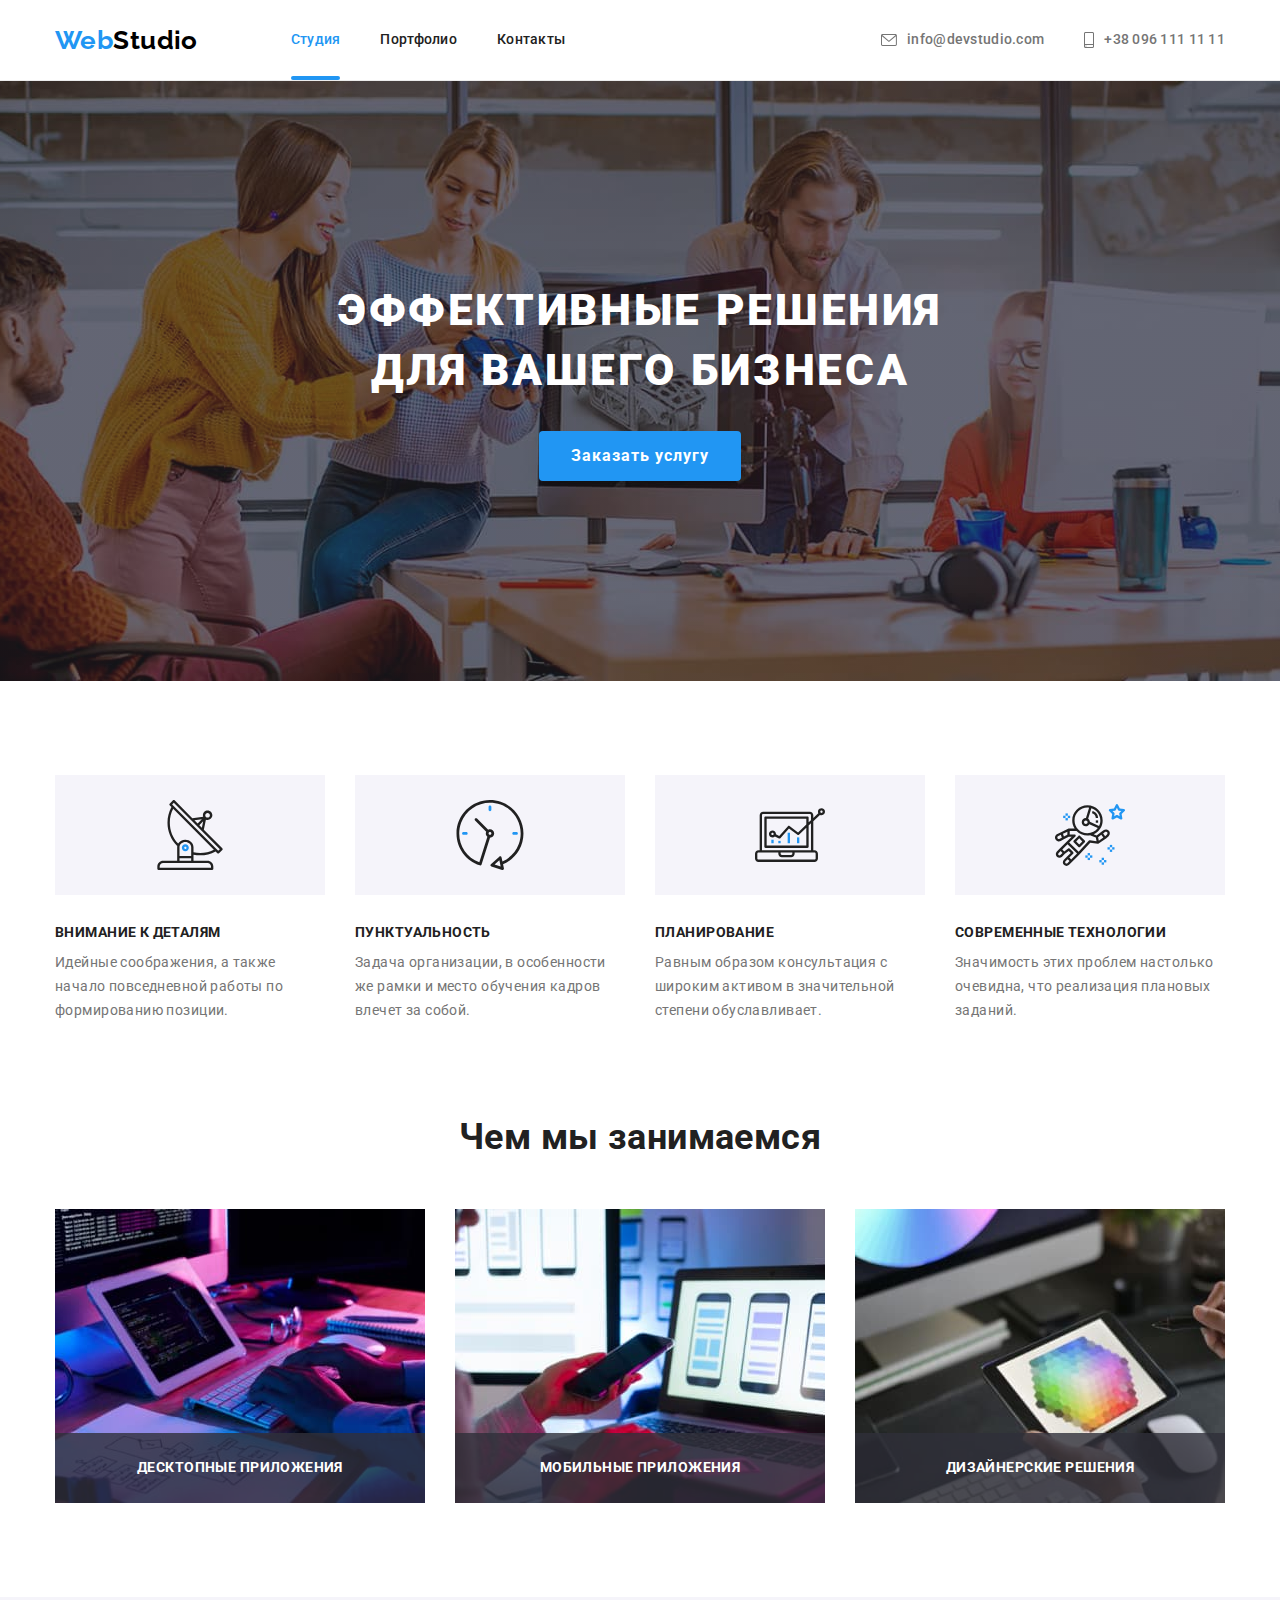
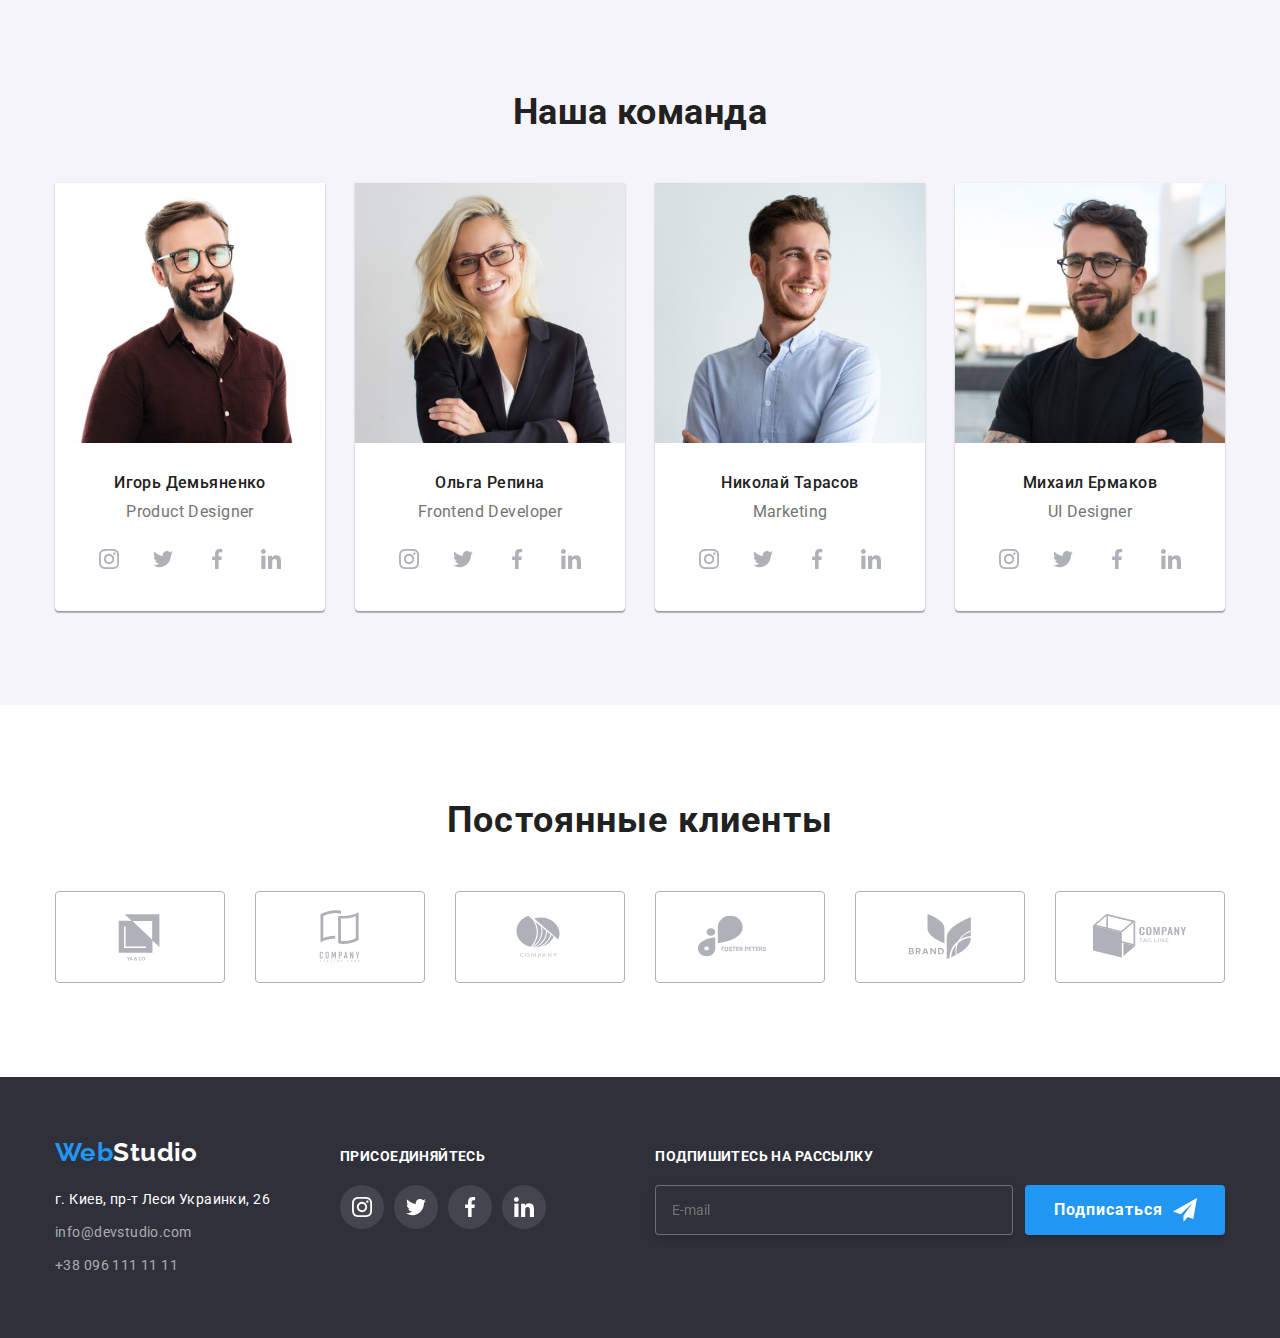
==== index.html @ fd540f4a "Initial commit" ====
<!DOCTYPE html>
<html lang="ru">

<head>
    <meta charset="UTF-8">
    <meta http-equiv="X-UA-Compatible" content="IE=edge">
    <meta name="viewport" content="width=device-width, initial-scale=1.0">
    <title>Студия</title>
    <!--Custome fonts-->
    <link rel="preconnect" href="https://fonts.googleapis.com">
    <link rel="preconnect" href="https://fonts.gstatic.com" crossorigin>
    <link
        href="https://fonts.googleapis.com/css2?family=Raleway:wght@700&family=Roboto:wght@400;500;700;900&display=swap"
        rel="stylesheet">
    <!-- Normalize styles -->
    <link rel="stylesheet" href="https://cdn.jsdelivr.net/npm/modern-normalize@1.1.0/modern-normalize.min.css" />

    <!--Custome style-->
    <!-- <link rel="stylesheet" href="./css/styles.css"> -->
    <link rel="stylesheet" href="./css/main.min.css">

</head>

<body>
    <!-- Cекція Хедер-->
    <header class="header">
        <div class="container header__container">

            <a class="logo logo--header" href="./index.html"><span class="logo__accent">Web</span>Studio</a>
            <nav class="nav">
                <ul class="nav__list list ">
                    <li class="nav__item"><a class="nav__link link current__link" href="./index.html">Студия</a>
                    </li>
                    <li class="nav__item"><a class="nav__link link" href="./portfolio.html">Портфолио</a></li>
                    <li class="nav__item"><a class="nav__link link" href="./index.html">Контакты</a></li>
                </ul>
            </nav>

            <ul class="contact list">
                <li class="contact__item">
                    <a class="contact__link link" href="mailto:info@devstudio.com">
                        <svg class="contact__icon" width="16px" height="12px">
                            <use href="./images/icons.svg#icon-envelope"></use>
                        </svg>
                        info@devstudio.com</a>
                </li>
                <li class="contact__item">
                    <a class="contact__link link" href="tel:+380961111111">
                        <svg class="contact__icon" width="10px" height="16px">
                            <use href="./images/icons.svg#icon-smartphone"></use>
                        </svg>
                        +38 096 111 11 11</a>
                </li>
            </ul>

        </div>

    </header>

    <!--Блок унікального контенту на сторінці-->
    <main>

        <!--Секція Hero-->
        <section class="hero">
            <div class="container hero__container">
                <h1 class="hero__title">Эффективные решения для вашего бизнеса</h1>
                <button class="btn" type="button" data-modal-open>Заказать услугу</button>
            </div>

        </section>

        <!--Секція особливості-->
        <section class="features section">
            <div class="container features__container">
                <h2 class="visually-hidden">Особенности</h2>
                <ul class="features__list list">
                    <li class="features__item">
                        <div class="features__icon">
                            <svg width="70px" height="70px">
                                <use href="./images/icons.svg#icon-antenna">

                                </use>
                            </svg>
                        </div>
                        <h3 class="features__title">Внимание к деталям</h3>
                        <p class="features__descr">
                            Идейные соображения, а также начало повседневной работы по
                            формированию позиции.
                        </p>
                    </li>

                    <li class="features__item">
                        <div class="features__icon">
                            <svg width="70px" height="70px">
                                <use href="./images/icons.svg#icon-clock">

                                </use>
                            </svg>
                        </div>
                        <h3 class="features__title">Пунктуальность</h3>
                        <p class="features__descr">
                            Задача организации, в особенности же рамки и место обучения
                            кадров влечет за собой.
                        </p>
                    </li>

                    <li class="features__item">
                        <div class="features__icon">
                            <svg width="70px" height="70px">
                                <use href="./images/icons.svg#icon-diagram">

                                </use>
                            </svg>
                        </div>
                        <h3 class="features__title">Планирование</h3>
                        <p class="features__descr">
                            Равным образом консультация с широким активом в значительной
                            степени обуславливает.
                        </p>
                    </li>

                    <li class="features__item">
                        <div class="features__icon">
                            <svg width="70px" height="70px">
                                <use href="./images/icons.svg#icon-astronaut">

                                </use>
                            </svg>
                        </div>
                        <h3 class="features__title">Современные технологии</h3>
                        <p class="features__descr">
                            Значимость этих проблем настолько очевидна, что реализация
                            плановых заданий.
                        </p>
                    </li>
                </ul>
            </div>
        </section>


        <!--Секція чим ми займаємося-->
        <section class="about section">
            <div class="container about__container">
                <h2 class="about__title">Чем мы занимаемся</h2>
                <ul class="about__list list">
                    <li class="about__item">
                        <img src="./images/about/img-1.jpg" alt="написання коду" width="370">
                        <p class="about__descr">Десктопные приложения</p>
                    </li>

                    <li class="about__item">
                        <img src="./images/about/img-2.jpg" alt="адаптація до екрану" width="370">
                        <p class="about__descr">Мобильные приложения</p>
                    </li>

                    <li class="about__item">
                        <img src="./images/about/img-3.jpg" alt="підбір кольорів" width="370">
                        <p class="about__descr">Дизайнерские решения</p>
                    </li>
                </ul>
            </div>

        </section>

        <!--Секція Наша команда-->
        <section class="team section">
            <div class="container team__container">
                <h2 class="team__title">Наша команда</h2>
                <ul class="team__list list">
                    <li class="team__member">
                        <img src="./images/team/img-4.jpg" alt="фото Игорь Демьяненко" width="270" />
                        <div class="team-card">
                            <h3 class="team-card__title">Игорь Демьяненко</h3>
                            <p class="team-card__position" lang="en">Product Designer</p>
                            <ul class="social-media list">
                                <li class="social-media__item">
                                    <a class="social-media__link link" href="" target="_blank" rel="noopener noreferrer"
                                        aria-label="instagram">
                                        <svg class="social-media__icon" width="20" height="20">
                                            <use href="./images/icons.svg#icon-instagram"></use>
                                        </svg>
                                    </a>
                                </li>
                                <li class="social-media__item">
                                    <a class="social-media__link link" href="" target="_blank" rel="noopener noreferrer"
                                        aria-label="twitter">
                                        <svg class="social-media__icon" width="20" height="20">
                                            <use href="./images/icons.svg#icon-twitter"></use>
                                        </svg>
                                    </a>
                                </li>
                                <li class="social-media__item">
                                    <a class="social-media__link link" href="" target="_blank" rel="noopener noreferrer"
                                        aria-label="facebook">
                                        <svg class="social-media__icon" width="20" height="20">
                                            <use href="./images/icons.svg#icon-facebook"></use>
                                        </svg>
                                    </a>
                                </li>
                                <li class="social-media__item">
                                    <a class="social-media__link link" href="" target="_blank" rel="noopener noreferrer"
                                        aria-label="linkedin">
                                        <svg class="social-media__icon" width="20" height="20">
                                            <use href="./images/icons.svg#icon-linkedin"></use>
                                        </svg>
                                    </a>
                                </li>
                            </ul>
                        </div>
                    </li>
                    <li class="team__member">
                        <img src="./images/team/img-5.jpg" alt="фото Ольга Репина" width="270" />
                        <div class="team-card">
                            <h3 class="team-card__title">Ольга Репина</h3>
                            <p class="team-card__position" lang="en">Frontend Developer</p>
                            <ul class="social-media list">
                                <li class="social-media__item">
                                    <a class="social-media__link link" href="" target="_blank" rel="noopener noreferrer"
                                        aria-label="instagram">
                                        <svg class="social-media__icon" width="20" height="20">
                                            <use href="./images/icons.svg#icon-instagram"></use>
                                        </svg>
                                    </a>
                                </li>
                                <li class="social-media__item">
                                    <a class="social-media__link link" href="" target="_blank" rel="noopener noreferrer"
                                        aria-label="twitter">
                                        <svg class="social-media__icon" width="20" height="20">
                                            <use href="./images/icons.svg#icon-twitter"></use>
                                        </svg>
                                    </a>
                                </li>
                                <li class="social-media__item">
                                    <a class="social-media__link link" href="" target="_blank" rel="noopener noreferrer"
                                        aria-label="facebook">
                                        <svg class="social-media__icon" width="20" height="20">
                                            <use href="./images/icons.svg#icon-facebook"></use>
                                        </svg>
                                    </a>
                                </li>
                                <li class="social-media__item">
                                    <a class="social-media__link link" href="" target="_blank" rel="noopener noreferrer"
                                        aria-label="linkedin">
                                        <svg class="social-media__icon" width="20" height="20">
                                            <use href="./images/icons.svg#icon-linkedin"></use>
                                        </svg>
                                    </a>
                                </li>
                            </ul>
                        </div>
                    </li>

                    <li class="team__member">
                        <img src="./images/team/img-6.jpg" alt="фото Николай Тарасов" width="270" />
                        <div class="team-card">
                            <h3 class="team-card__title">Николай Тарасов</h3>
                            <p class="team-card__position" lang="en">Marketing</p>
                            <ul class="social-media list">
                                <li class="social-media__item">
                                    <a class="social-media__link link" href="" target="_blank" rel="noopener noreferrer"
                                        aria-label="instagram">
                                        <svg class="social-media__icon" width="20" height="20">
                                            <use href="./images/icons.svg#icon-instagram"></use>
                                        </svg>
                                    </a>
                                </li>
                                <li class="social-media__item">
                                    <a class="social-media__link link" href="" target="_blank" rel="noopener noreferrer"
                                        aria-label="twitter">
                                        <svg class="social-media__icon" width="20" height="20">
                                            <use href="./images/icons.svg#icon-twitter"></use>
                                        </svg>
                                    </a>
                                </li>
                                <li class="social-media__item">
                                    <a class="social-media__link link" href="" target="_blank" rel="noopener noreferrer"
                                        aria-label="facebook">
                                        <svg class="social-media__icon" width="20" height="20">
                                            <use href="./images/icons.svg#icon-facebook"></use>
                                        </svg>
                                    </a>
                                </li>
                                <li class="social-media__item">
                                    <a class="social-media__link link" href="" target="_blank" rel="noopener noreferrer"
                                        aria-label="linkedin">
                                        <svg class="social-media__icon" width="20" height="20">
                                            <use href="./images/icons.svg#icon-linkedin"></use>
                                        </svg>
                                    </a>
                                </li>
                            </ul>
                        </div>
                    </li>

                    <li class="team__member">
                        <img src="./images/team/img-7.jpg" alt="фото Михаил Ермаков" width="270" />
                        <div class="team-card">
                            <h3 class="team-card__title">Михаил Ермаков</h3>
                            <p class="team-card__position" lang="en">UI Designer</p>
                            <ul class="social-media list">
                                <li class="social-media__item">
                                    <a class="social-media__link link" href="" target="_blank" rel="noopener noreferrer"
                                        aria-label="instagram">
                                        <svg class="social-media__icon" width="20" height="20">
                                            <use href="./images/icons.svg#icon-instagram"></use>
                                        </svg>
                                    </a>
                                </li>
                                <li class="social-media__item">
                                    <a class="social-media__link link" href="" target="_blank" rel="noopener noreferrer"
                                        aria-label="twitter">
                                        <svg class="social-media__icon" width="20" height="20">
                                            <use href="./images/icons.svg#icon-twitter"></use>
                                        </svg>
                                    </a>
                                </li>
                                <li class="social-media__item">
                                    <a class="social-media__link link" href="" target="_blank" rel="noopener noreferrer"
                                        aria-label="facebook">
                                        <svg class="social-media__icon" width="20" height="20">
                                            <use href="./images/icons.svg#icon-facebook"></use>
                                        </svg>
                                    </a>
                                </li>
                                <li class="social-media__item">
                                    <a class="social-media__link link" href="" target="_blank" rel="noopener noreferrer"
                                        aria-label="linkedin">
                                        <svg class="social-media__icon" width="20" height="20">
                                            <use href="./images/icons.svg#icon-linkedin"></use>
                                        </svg>
                                    </a>
                                </li>
                            </ul>
                        </div>
                    </li>
                </ul>
            </div>
        </section>

        <section class="clients section">
            <div class="container clients__container">
                <h2 class="cliets__title">Постоянные клиенты</h2>
                <ul class="clients__list list">
                    <li class="clients__box">
                        <a class="clients__item link" href="">
                            <svg class="clients__icon" width="106px" height="60px">
                                <use href="./images/icons.svg#icon-logo-1"></use>
                            </svg>
                        </a>
                    </li>
                    <li class="clients__box">
                        <a class="clients__item" href="">
                            <svg class="clients__icon" width="106px" height="60px">
                                <use href="./images/icons.svg#icon-logo-2"></use>
                            </svg>
                        </a>
                    </li>
                    <li class="clients__box">
                        <a class="clients__item" href="">
                            <svg class="clients__icon" width="106px" height="60px">
                                <use href="./images/icons.svg#icon-logo-3"></use>
                            </svg>
                        </a>
                    </li>
                    <li class="clients__box">
                        <a class="clients__item" href="">
                            <svg class="clients__icon" width="106px" height="60px">
                                <use href="./images/icons.svg#icon-logo-4"></use>
                            </svg>
                        </a>
                    </li>
                    <li class="clients__box">
                        <a class="clients__item" href="">
                            <svg class="clients__icon" width="106px" height="60px">
                                <use href="./images/icons.svg#icon-logo-5"></use>
                            </svg>
                        </a>
                    </li>
                    <li class="clients__box">
                        <a class="clients__item" href="">
                            <svg class="clients__icon" width="106px" height="60px">
                                <use href="./images/icons.svg#icon-logo-6"></use>
                            </svg>
                        </a>
                    </li>
                </ul>
            </div>
        </section>





    </main>
    <footer class="footer">
        <div class="footer__box container">
            <div class="adress__box">
                <a class="logo logo--footer" href="./index.html"><span class="logo__accent">Web</span>Studio</a>

                <!--Секція Контакти-->
                <address>
                    <ul class="address__list list">
                        <li class="address__item">
                            <a class="address__link address__link--white link"
                                href="https://goo.gl/maps/YNEkaUULh8nP7Quw9" target="_blank"
                                rel="noopener nofollow noreferrer">г. Киев, пр-т Леси Украинки, 26</a>
                        </li>
                        <li class="address__item">
                            <a class="address__link link" href="mailto:info@devstudio.com">info@devstudio.com</a>
                        </li>
                        <li class="address__item">
                            <a class="address__link link" href="tel:+380961111111">+38 096 111 11 11</a>
                        </li>
                    </ul>
                </address>
            </div>
            <div class="follow">
                <strong class="follow__title">присоединяйтесь</strong>
                <ul class="social-media list">
                    <li class="social-media__item">
                        <a class="social-media__link social-media__link--grey link" href="" target="_blank"
                            rel="noopener noreferrer" aria-label="instagram">
                            <svg class="social-media__icon" width="20" height="20">
                                <use href="./images/icons.svg#icon-instagram"></use>
                            </svg>
                        </a>
                    </li>
                    <li class="social-media__item">
                        <a class="social-media__link social-media__link--grey link" href="" target="_blank"
                            rel="noopener noreferrer" aria-label="twitter">
                            <svg class="social-media__icon" width="20" height="20">
                                <use href="./images/icons.svg#icon-twitter"></use>
                            </svg>
                        </a>
                    </li>
                    <li class="social-media__item">
                        <a class="social-media__link social-media__link--grey  link" href="" target="_blank"
                            rel="noopener noreferrer" aria-label="facebook">
                            <svg class="social-media__icon" width="20" height="20">
                                <use href="./images/icons.svg#icon-facebook"></use>
                            </svg>
                        </a>
                    </li>
                    <li class="social-media__item">
                        <a class="social-media__link social-media__link--grey link" href="" target="_blank"
                            rel="noopener noreferrer" aria-label="linkedin">
                            <svg class="social-media__icon" width="20" height="20">
                                <use href="./images/icons.svg#icon-linkedin"></use>
                            </svg>
                        </a>
                    </li>
                </ul>

            </div>

            <div class="subscribe">
                <strong class="subscribe__title">Подпишитесь на рассылку</strong>
                <form class="subscribe__form" name="subscribe" autocomplete="off">
                    <label>
                        <input class="subscribe__input" type="text" name="E-mail" placeholder="E-mail" required>
                    </label>

                    <button class="btn btn--footer" type="submit">Подписаться
                        <svg class="btn__icon" width="24px" height="24px">
                            <use href="./images/icons.svg#icon-send"></use>
                        </svg>
                    </button>
                </form>

            </div>
        </div>

    </footer>

    <div class="backdrop is-hidden" data-modal>
        <div class="modal">
            <strong class="modal__title">Оставьте свои данные, мы вам перезвоним</strong>

            <button class="modal__close" data-modal-close>
                <svg class="modal__icon" width="18" height="18">
                    <use href="./images/icons.svg#icon-close"></use>
                </svg>
            </button>
            <form class="form" name="register-form" autocomplete="off">
                <label class="form__field">
                    <span class="form__label">Имя</span>
                    <input type="text" class="form__input" name="user-name" placeholder=" " required>
                    <svg class="form__icon" width="18px" height="18px">
                        <use href="./images/icons.svg#icon-person"></use>
                    </svg>
                </label>

                <label class="form__field">
                    <span class="form__label">Телефон</span>
                    <input type="tel" class="form__input" name="user-phone" placeholder=" " required>
                    <svg class="form__icon" width="18px" height="18px">
                        <use href="./images/icons.svg#icon-phone"></use>
                </label>

                <label class="form__field">
                    <span class="form__label">Почта</span>
                    <input type="email" class="form__input" name="user-mail" placeholder=" " required>
                    <svg class="form__icon" width="18px" height="18px">
                        <use href="./images/icons.svg#icon-email"></use>

                </label>

                <label class="form__field">
                    <span class="form__label">Комментарий</span>
                    <textarea class="form__comment" name="user-message" placeholder="Введите текст"></textarea>
                </label>

                <label class="check__label">

                    <input class="checkbox" type="checkbox" name="agreement"
                        value="Соглашаюсь с рассылкой и принимаю Условия договора" required>
                    <svg class="checkbox__icon" width="15px" height="15px">
                        <use href="./images/icons.svg#icon-check"></use>
                    </svg>
                    Соглашаюсь с рассылкой и принимаю
                    <a class="agreement" href="">Условия договора</a>

                </label>

                <button type="submit" class="btn btn--center">Отправить</button>

            </form>


        </div>
    </div>
    <script src="./js/modal.js"></script>
</body>

</html>
---- css/styles.css ----
/* :root {
    --main-font: "Roboto";

    --title-text-color: #212121;
    --primary-text-color: #757575;
    --secondary-text-color: #FFFFFF;
    --accent-text-color: #2196F3;
    --logo-header-color: #000000;
    --hero-background-color: #C4C4C4;
    --hero-btn-accent-color: #188CE8;
    --team-background-color: #F5F4FA;
    --footer-background-color: #2F303A;

    --anim: 250ms cubic-bezier(0.4, 0, 0.2, 1);

} */


/* body {
    font-family: var(--main-font), sans-serif;
    font-weight: 400;
    font-size: 14px;
    letter-spacing: 0.03em;

    background-color: var(--secondary-text-color);

    color: var(--primary-text-color);
} */

/* reset */
/* h1,
h2,
h3,
h4,
h5,
h6,
p {
    margin: 0;
}

button {
    padding: 0;
    margin: 0;
    border-width: 0;
}

img {
    display: block;
    max-width: 100%;
    height: auto;
}

address {
    font-style: normal;
} */

/* .section {
    padding-top: 94px;
    padding-bottom: 94px;
} */

/* .container {
    width: 1200px;
    padding: 0 15px;
    margin: 0 auto;
    /* outline: 1px solid red; */

} */

/* Cкидання стилів за замовчуванням*/
/* .link {
    text-decoration: none;
}

.list {
    list-style: none;
    margin: 0;
    padding: 0;
} */

/* Секція Хедер */
/* .header {
    border-bottom: 1px solid #ECECEC;
}

.header__container {
    display: flex;
    align-items: center;
} */

/* .logo{
    font-family: "Raleway";
    font-style: normal;
    font-weight: 700;
    font-size: 26px;
    line-height: 1.19;
    color: var(--logo-header-color);
    text-decoration: none;
}

.logo--header {
    margin-right: 93px;
}

.logo__accent {
    color: var(--accent-text-color);
} */
/* 
.nav__list {
    display: flex;

    font-weight: 500;
    line-height: 1.14;
    letter-spacing: 0.02em;

    transition: color var(--anim);
}

.nav__list .nav__item+.nav__item {
    margin-left: 40px;
}

.nav__link {
    display: block;
    padding-top: 32px;
    padding-bottom: 32px;

    color: var(--title-text-color);
    transition: color var(--anim) ;
}


.nav__list :hover,
.nav__list :focus {
    color: var(--accent-text-color);
} */


/* .current__link {
    position: relative;
    color: var(--accent-text-color);
}

.current__link::after{
    content: "";
    position: absolute;
    bottom: 0;
    left: 0;

    width: 100%;
    height: 4px;
    display: inline-block;
    margin-right: 10px;

    background-color: var(--accent-text-color);
    border-radius: 2px;
} */

/* .contact .contact__item+.contact__item {
    margin-left: 40px;
}


.contact {
    display: flex;
    align-items: center;
    margin-left: auto;
   
}

.contact__icon {
    margin-right: 10px;
    fill: currentColor;
}


.contact__link {
    display: flex;
    align-items: center;

    padding-top: 32px;
    padding-bottom: 32px;

    color: var(--primary-text-color);
    font-weight: 500;
    line-height: 1.14;
    letter-spacing: 0.02em;

    transition: color var(--anim)
}

.contact__link:hover,
.contact__link:focus {
    color: var(--accent-text-color);
} */

/* Секція Hero */

/* .hero {
    max-width: 1600px;
    height: 600px;
    margin-left: auto;
    margin-right: auto;

    padding-top: 200px;
    padding-bottom: 200px;
    text-align: center;

    background-image: linear-gradient(to right,
            rgba(47, 48, 58, 0.4),
            rgba(47, 48, 58, 0.4)),
        url(../images/img-bgd.jpg);
    background-color: var(--hero-background-color);
    background-size: cover;
    background-position: center;
    background-repeat: no-repeat;
}


.hero__title {
    width: 696px;
    margin-left: auto;
    margin-right: auto;
    margin-bottom: 30px;

    font-weight: 900;
    font-size: 44px;
    line-height: 1.36;
    letter-spacing: 0.06em;
    text-transform: uppercase;
    color: var(--secondary-text-color);
} */

/* .btn {
    padding: 10px 32px;

    font-family: inherit;
    font-weight: 700;
    font-size: 16px;
    line-height: 1.88;
    letter-spacing: 0.06em;
    cursor: pointer;
    color: var(--secondary-text-color);

    background: var(--accent-text-color);
    box-shadow: 0px 4px 4px rgba(0, 0, 0, 0.15);
    border-radius: 4px;
    
    transition: background-color var(--anim);
}

.btn:hover,
.btn:focus {
    background-color: var(--hero-btn-accent-color);
} */

/* Секція особливості */

/* .visually-hidden {
    position: absolute;
    width: 1px;
    height: 1px;
    margin: -1px;
    border: 0;
    padding: 0;

    white-space: nowrap;
    clip-path: inset(100%);
    clip: rect(0 0 0 0);
    overflow: hidden;
} */
/* 
.features__list {
    display: flex;
}

.features__list .features__item+.features__item {
    margin-left: 30px;
}

.features__list>.features__item {
    width: 270px;
}

.features__icon {
    display: block;
    width: 270px;
    height: 120px;
    padding: 25px 100px 25px 100px;
    margin-bottom: 30px;
    background-color: var(--team-background-color);
}

.features__title {
    font-size: 14px;
    font-weight: 700;
    line-height: 1.14;
    text-transform: uppercase;
    color: var(--title-text-color);
    margin-bottom: 10px;
}

.features__descr {
    line-height: 1.71;
    color: var(--primary-text-color);
} */


/* Секція чим ми займаємося */
/* .about {
    padding-top: 0;
}

.about__title {
    margin-bottom: 50px;
    font-weight: 700;
    font-size: 36px;
    line-height: 1.16;
    text-align: center;

    color: var(--title-text-color);
}

.about__list {
    display: flex;
}

.about__item+.about__item {
    margin-left: 30px;
}

.about__item{
    position: relative;
}

.about__descr{
   position:absolute; 
   bottom: 0;

   width: 100%;
   height: 70px;
  display: flex;
  align-items: center;
  justify-content: center;

   font-weight: 700;
   line-height: 1.14;
   text-align: center;
   text-transform: uppercase;

   color: var(--secondary-text-color);
   background-color: rgba(47, 48, 58, 0.8);;
} */

/* Секція Наша команда */
/* .team {
    height: 100%;
    background-color: var(--team-background-color);
}

.team__title {
    margin-bottom: 50px;
    font-weight: 700;
    font-size: 36px;
    line-height: 1.17;
    text-align: center;

    color: var(--title-text-color);
}

.team__list {
    display: flex;
}

.team-card {
    padding-top: 30px;
    padding-bottom: 30px;
}

.team__member {
    box-shadow: 0px 1px 3px rgba(0, 0, 0, 0.12), 0px 1px 1px rgba(0, 0, 0, 0.14), 0px 2px 1px rgba(0, 0, 0, 0.2);
    border-radius: 0px 0px 4px 4px;
    background-color: var(--secondary-text-color);
}

.team__member+.team__member {
    margin-left: 30px;
}

.team-card__title {
    margin-bottom: 10px;
    text-align: center;

    font-weight: 500;
    font-size: 16px;
    line-height: 1.19;

    color: var(--title-text-color);
}

.team-card__position {
    margin-bottom: 16px;
    text-align: center;
    font-size: 16px;
    line-height: 1.19;

    color: var(--primary-text-color);
} */

/* Оформлення іконок */
/* .social-media {
    display: flex;
    justify-content: center;

}

.social-media__item:not(:last-child) {
    margin-right: 10px;
}

.social-media__link {
    display: flex;
    align-items: center;
    justify-content: center;
    width: 44px;
    height: 44px;
    color: #AFB1B8;
    background-color: var(--secondary-text-color);
    border-radius: 50%;

    transition: color var(--anim), background-color var(--anim);
   

   }

.social-media__link:hover,
.social-media__link:focus {
    color: var(--secondary-text-color);
    background-color: var(--accent-text-color);
 
}

.social-media__icon {
    fill: currentColor; */
}

/* Секція Clients */


/* .cliets__title {
    font-weight: 700;
    font-size: 36px;
    line-height: 1.17;
    text-align: center;
    letter-spacing: 0.03em;

    color: var(--title-text-color);
}

.clients__box:not(:last-child) {
    margin-right: 30px;
} 

.clients__list {
    display: flex;
    align-items: center;
    justify-content: center;
    margin-top: 50px;
}

.clients__item {
    display: flex;
    align-items: center;
    justify-content: center;
    width: 170px;
    height: 92px;
    
    border: 1px solid #AFB1B8;
    border-radius: 4px;
    color: #AFB1B8;

    transition: color var(--anim), border-color var(--anim);
}

.clients__item:hover,
.clients__item:focus {
    border-color: var(--accent-text-color);
    color: var(--accent-text-color);
}

.clients__icon {
    fill: currentColor;
} */

/* Секція footer */
/* .footer {
    padding-top: 60px;
    padding-bottom: 60px;
    background-color: var(--footer-background-color);
} */


/* .logo--footer {
    display: block;
    margin-bottom: 20px;

    color: var(--secondary-text-color);
} */

/* Секція Контакти */

/* .footer__box {
    display: flex;
    align-items: baseline;
}

.address__link{
    line-height: 1.71;

    color: rgba(255, 255, 255, 0.6);

    transition: color var(--anim);
}

.address__link--white{
    color: var(--secondary-text-color);
}

.address__link:hover,
.address__link:focus {
    color: var(--accent-text-color);
}


.address__item+.address__item {
    margin-top: 9px;
}


/* Секція присоединяйтесь */
/* .follow {
    margin-left: 70px;
}

.follow__title {
    display: block;
    margin-bottom: 20px;
    height: 16px;
    font-weight: 700;
    line-height: 1.14;
    text-transform: uppercase;
    color: var(--secondary-text-color);
}  */

/* .social-media__link--grey {
    background-color: rgba(255, 255, 255, 0.1);
}

.social-media__link--grey:hover,
.social-media__link--grey:focus {
    background-color: var(--accent-text-color);
} */

/* Секція Подпишитесь */
/* .subscribe{
    margin-left: auto;
}

.subscribe__title {
    display: block;
    margin-bottom: 20px;
    font-weight: 700;
    line-height: 1.14;
    text-transform: uppercase;

    color: var(--secondary-text-color);
}

.subscribe__form{
    display: flex;
}

.subscribe__input{
    width: 358px;
    height: 50px;
    padding-top:15px;
    padding-bottom: 15px;
    padding-left:16px ;

    color: var(--secondary-text-color);

    border: 1px solid rgba(255, 255, 255, 0.3);
    filter: drop-shadow(0px 4px 4px rgba(0, 0, 0, 0.15));
    border-radius: 4px;

    background-color: var(--footer-background-color);

    transition: border var(--anim);
}

.subscribe__input:focus-within,
.subscribe__input:hover{
    border: 1px solid var(--secondary-text-color);
} */

/* .btn--footer{
    position: relative;
    padding-top: 10px;
    padding-right: 62px ;
    padding-bottom: 10px;
    padding-left: 29px;
    
    margin-left: 12px;
} */

/* .btn__icon {
    position: absolute;
    top: 13px;
    right: 28px;

    fill: var(--secondary-text-color)
} */

/* Секція Фільтри */


/* .filters {
    display: flex;
    justify-content: center;
    margin-right: auto; 
    margin-bottom: 50px;
     margin-left: auto; 
} 

/* .filters__item+.filters__item {
    margin-left: 8px;
} */

/* .btn--filters {
    padding: 6px 22px;

    font-weight: 500;
    line-height: 1.62;
    letter-spacing: 0.03em;
    background-color: var(--team-background-color);

    color: var(--title-text-color);

    transition: color var(--anim), background-color var(--anim), box-shadow var(--anim);
}

.btn--filters:hover,
.btn--filters:focus,
.btn--filters:active {
    background-color: var(--accent-text-color);
    box-shadow: 0px 3px 1px rgba(0, 0, 0, 0.1), 0px 1px 2px rgba(0, 0, 0, 0.08), 0px 2px 2px rgba(0, 0, 0, 0.12);

    color: var(--secondary-text-color);
} */

/* Секція Портфоліо */
/* .grid {
    display: flex;
    flex-wrap: wrap;

}

.grid__item {
    position: relative; 
    width: 370px;
    margin-right: 30px;
    margin-bottom: 30px;
    border: 1px solid #EEEEEE;
}

.grid__item:nth-child(3n) {
    margin-right: 0;

}

.grid__item:nth-last-child(-n + 3) {
    margin-bottom: 0;
    background-color: orange; 
}

.grid__link{
    display: block;

    transition: box-shadow var(--anim)
}

.grid__link:hover,
.grid__link:focus {
    box-shadow: 0px 1px 1px rgba(0, 0, 0, 0.12), 0px 4px 4px rgba(0, 0, 0, 0.06), 1px 4px 6px rgba(0, 0, 0, 0.16);
    ;
}

.grid__img {
    position: relative;
    display: block;

    overflow: hidden;
}

.grid__card {
    padding-top: 20px;
    padding-right: 24px;
    padding-bottom: 20px;
    padding-left: 24px;
    border: 1px solid #EEEEEE;

}

.grid__link:hover .overlay,
.grid__link:focus .overlay {
    transform: translateY(0);
    opacity: 1;
}

.grid__title {
    margin-bottom: 4px;

    font-weight: 700;
    font-size: 18px;
    line-height: 2;
    letter-spacing: 0.06em;

    color: var(--title-text-color);
}

.grid__descr {
    font-size: 16px;
    line-height: 1.88;
    color: var(--primary-text-color);

} */


/* портфоліо оверлей */

/* .overlay{
    position:absolute;
    top: 0;
    left: 0;
    
    transform: translateY(100%); 
    opacity: 0;

    display: flex;
    align-items: center;
    justify-content: center;
    
    padding: 63px 24px;
    background-color: rgba(33, 150, 243, 0.9);

    transition: transform var(--anim), opacity var(--anim);
}

.overlay__descr{
    font-size: 18px;
    line-height: 1.56;

    color: var(--secondary-text-color);
} */


/* Модальне вікно */
/* .backdrop{
    position: fixed;
    top: 0;
    left: 0;
    width: 100%;
    height: 100%;
    background-color: rgba(0, 0, 0, 0.2);

    opacity: 1;
    visibility: visible;
    pointer-events: initial;

    transition: opacity var(--anim), visibility var(--anim);

}

.backdrop.is-hidden{
    opacity: 0;
    visibility: hidden;
    pointer-events: none;
}

.backdrop.is-hidden .modal {
    transform: translate(-50%, -50%) scale(0.9);
} */

/* .modal{
    position: absolute;
    top: 50%;
    left: 50%;
   
    width: 528px;
    height: 581px;

    display: block;
    padding: 40px;
    align-items: center;
    justify-content: center;
   
    background-color: var(--secondary-text-color);
    box-shadow: 0px 1px 3px rgba(0, 0, 0, 0.12), 0px 1px 1px rgba(0, 0, 0, 0.14), 0px 2px 1px rgba(0, 0, 0, 0.2);
    border-radius: 4px;

    transform: translate(-50%, -50%) scale(1.0);
    transition: transform var(--anim);
}


.modal__close{
    position: absolute;
    top: 8px;
    right: 8px;

    display: flex;
    align-items: center;
    justify-content: center;

    width: 30px;
    height: 30px;

    background-color: var(--secondary-text-color);
    border: 1px solid rgba(0, 0, 0, 0.1);
    border-radius: 50%;
    cursor: pointer;

    transition: fill var(--anim);
}
.modal__close:hover,
.modal__close:focus{
    fill: var(--accent-text-color);
}

.modal__title {
    display: block;
    margin-bottom: 12px;
    font-weight: 700;
    font-size: 20px;
    line-height: 1.15;
    /* text-align: center; 

    color: var(--title-text-color);
} */

/* .form{
   width: 448px;
   height: 342px;
  }

  .form__field {
    position: relative;
    display: block;
    margin-bottom: 10px;
  }

  .form__field:nth-child(4) {
    margin-bottom: 0;
  }

.form__label{
    display: block;
    margin-bottom: 4px;

    font-size: 12px;
    line-height: 1.16;
    letter-spacing: 0.01em;

    color: var(--primary-text-color);
}

.form__input {
    width: 100%;
    padding: 11px 12px ;
    padding-left: 42px;
   
    border: 1px solid rgba(33, 33, 33, 0.2); 
    border-radius: 0.25rem;  
   
    transition: border var(--anim);
}

.form__input:focus-within,
.form__input:hover{
    outline: none;
    border: 1px solid var(--accent-text-color);
}



.form__comment{
    display: block;
    padding: 12px 16px;
   
    width: 100%;
    height: 120px;

    resize: none;

    font-size: 12px;
    line-height: 1.16;
    letter-spacing: 0.01em;

    color: rgba(117, 117, 117, 0.5);
    
    border: 1px solid rgba(33, 33, 33, 0.2);
    border-radius: 4px;
    
    transition: border var(--anim);
}

.form__comment:focus-within,
.form__comment:hover{
    outline: none;
    border: 1px solid var(--accent-text-color)
}

.form__icon{
    position: absolute;
    top: 50%;
    left: 12px;

    transition: fill var(--anim);
}

.form__field:focus-within > .form__icon,
.form__field:hover>.form__icon{
    fill: var(--accent-text-color)
} */

/* .check__label{
    display: inline-block;
    margin-top:20px ;
    margin-bottom: 30px ;
    
    line-height: 1.71;

    color: var(--primary-text-color);

}
.checkbox{
    position: absolute;
    width: 1px;
    height: 1px;
    margin: -1px;
    border: 0;
    padding: 0;
    clip: rect(0 0 0 0);
    overflow: hidden;
 
    color: var(--primary-text-color);
}

.checkbox__icon{
    display: inline-block;
    margin-right: 7px;

    border: 2px solid var(--title-text-color);
    border-radius: 2px;

    transition: background-color var(--anim);
}

.checkbox:checked + .checkbox__icon{
    border-color: transparent;
    background-color: var(--accent-text-color);
    background-size: contain;
    background-origin: border-box;
    transition: background-color var(--anim);
}

.agreement{
    text-decoration: underline;
    color: var(--accent-text-color);
  
    line-height: 1.71
      
} */
/* .btn--center{
    display: flex;
    justify-content: center;
    margin-right: auto;
    margin-left:auto;
    padding: 10px 55px;
} */
---- css/main.min.css ----
:root{--main-font: "Roboto";--title-text-color: #212121;--primary-text-color: #757575;--secondary-text-color: #FFFFFF;--accent-text-color: #2196F3;--logo-header-color: #000000;--hero-background-color: #C4C4C4;--hero-btn-accent-color: #188CE8;--team-background-color: #F5F4FA;--footer-background-color: #2F303A;--anim: 250ms cubic-bezier(0.4, 0, 0.2, 1)}.visually-hidden{position:absolute;width:1px;height:1px;margin:-1px;border:0;padding:0;white-space:nowrap;-webkit-clip-path:inset(100%);clip-path:inset(100%);clip:rect(0 0 0 0);overflow:hidden}body{font-family:var(--main-font),sans-serif;font-weight:400;font-size:14px;letter-spacing:.03em;background-color:var(--secondary-text-color);color:var(--primary-text-color)}h1,h2,h3,h4,h5,h6,p{margin:0}button{padding:0;margin:0;border-width:0}img{display:block;max-width:100%;height:auto}address{font-style:normal}.link{text-decoration:none}.list{list-style:none;margin:0;padding:0}.section{padding-top:94px;padding-bottom:94px}.container{width:1200px;padding:0 15px;margin:0 auto}.header{border-bottom:1px solid #ececec}.header__container{display:-webkit-box;display:-ms-flexbox;display:flex;-webkit-box-align:center;-ms-flex-align:center;align-items:center}.logo{font-family:"Raleway";font-style:normal;font-weight:700;font-size:26px;line-height:1.19;color:var(--logo-header-color);text-decoration:none}.logo--header{margin-right:93px}.logo__accent{color:var(--accent-text-color)}.logo--footer{display:block;margin-bottom:20px;color:var(--secondary-text-color)}.nav__list{display:-webkit-box;display:-ms-flexbox;display:flex;font-weight:500;line-height:1.14;letter-spacing:.02em}.nav__list .nav__item+.nav__item{margin-left:40px}.nav__link{display:block;padding-top:32px;padding-bottom:32px;color:var(--title-text-color);-webkit-transition:color var(--anim);transition:color var(--anim)}.nav__link:hover,.nav__link:focus{color:var(--accent-text-color)}.current__link{position:relative;color:var(--accent-text-color)}.current__link::after{content:"";position:absolute;bottom:0;left:0;width:100%;height:4px;display:inline-block;margin-right:10px;background-color:var(--accent-text-color);border-radius:2px}.contact{display:-webkit-box;display:-ms-flexbox;display:flex;-webkit-box-align:center;-ms-flex-align:center;align-items:center;margin-left:auto}.contact .contact__item+.contact__item{margin-left:40px}.contact__icon{margin-right:10px;fill:currentColor}.contact__link{display:-webkit-box;display:-ms-flexbox;display:flex;-webkit-box-align:center;-ms-flex-align:center;align-items:center;padding-top:32px;padding-bottom:32px;color:var(--primary-text-color);font-weight:500;line-height:1.14;letter-spacing:.02em;-webkit-transition:color var(--anim);transition:color var(--anim)}.contact__link:hover,.contact__link:focus{color:var(--accent-text-color)}.hero{max-width:1600px;height:600px;margin-left:auto;margin-right:auto;padding-top:200px;padding-bottom:200px;text-align:center;background-image:-webkit-gradient(linear, left top, right top, from(rgba(47, 48, 58, 0.4)), to(rgba(47, 48, 58, 0.4))),url(../images/img-bgd.jpg);background-image:linear-gradient(to right, rgba(47, 48, 58, 0.4), rgba(47, 48, 58, 0.4)),url(../images/img-bgd.jpg);background-color:var(--hero-background-color);background-size:cover;background-position:center;background-repeat:no-repeat}.hero__title{width:696px;margin-left:auto;margin-right:auto;margin-bottom:30px;font-weight:900;font-size:44px;line-height:1.36;letter-spacing:.06em;text-transform:uppercase;color:var(--secondary-text-color)}.btn{padding:10px 32px;font-family:inherit;font-weight:700;font-size:16px;line-height:1.88;letter-spacing:.06em;cursor:pointer;color:var(--secondary-text-color);background:var(--accent-text-color);-webkit-box-shadow:0px 4px 4px rgba(0,0,0,.15);box-shadow:0px 4px 4px rgba(0,0,0,.15);border-radius:4px;-webkit-transition:background-color var(--anim);transition:background-color var(--anim)}.btn:hover,.btn:focus{background-color:var(--hero-btn-accent-color)}.btn--footer{position:relative;padding-top:10px;padding-right:62px;padding-bottom:10px;padding-left:29px;margin-left:12px}.btn__icon{position:absolute;top:13px;right:28px;fill:var(--secondary-text-color)}.btn--filters{padding:6px 22px;font-weight:500;line-height:1.62;letter-spacing:.03em;background-color:var(--team-background-color);color:var(--title-text-color);-webkit-transition:color var(--anim),background-color var(--anim),-webkit-box-shadow var(--anim);transition:color var(--anim),background-color var(--anim),-webkit-box-shadow var(--anim);transition:color var(--anim),background-color var(--anim),box-shadow var(--anim);transition:color var(--anim),background-color var(--anim),box-shadow var(--anim),-webkit-box-shadow var(--anim)}.btn--filters:hover,.btn--filters:focus,.btn--filters:active{background-color:var(--accent-text-color);-webkit-box-shadow:0px 3px 1px rgba(0,0,0,.1),0px 1px 2px rgba(0,0,0,.08),0px 2px 2px rgba(0,0,0,.12);box-shadow:0px 3px 1px rgba(0,0,0,.1),0px 1px 2px rgba(0,0,0,.08),0px 2px 2px rgba(0,0,0,.12);color:var(--secondary-text-color)}.btn--center{display:-webkit-box;display:-ms-flexbox;display:flex;-webkit-box-pack:center;-ms-flex-pack:center;justify-content:center;margin-right:auto;margin-left:auto;padding:10px 55px}.features__list{display:-webkit-box;display:-ms-flexbox;display:flex}.features__list .features__item+.features__item{margin-left:30px}.features__list>.features__item{width:270px}.features__icon{display:block;width:270px;height:120px;padding:25px 100px 25px 100px;margin-bottom:30px;background-color:var(--team-background-color)}.features__title{font-size:14px;font-weight:700;line-height:1.14;text-transform:uppercase;color:var(--title-text-color);margin-bottom:10px}.features__descr{line-height:1.71;color:var(--primary-text-color)}.about{padding-top:0}.about__title{margin-bottom:50px;font-weight:700;font-size:36px;line-height:1.16;text-align:center;color:var(--title-text-color)}.about__list{display:-webkit-box;display:-ms-flexbox;display:flex}.about__item{position:relative}.about__item+.about__item{margin-left:30px}.about__descr{position:absolute;bottom:0;width:100%;height:70px;display:-webkit-box;display:-ms-flexbox;display:flex;-webkit-box-align:center;-ms-flex-align:center;align-items:center;-webkit-box-pack:center;-ms-flex-pack:center;justify-content:center;font-weight:700;line-height:1.14;text-align:center;text-transform:uppercase;color:var(--secondary-text-color);background-color:rgba(47,48,58,.8)}.team{height:100%;background-color:var(--team-background-color)}.team__title{margin-bottom:50px;font-weight:700;font-size:36px;line-height:1.17;text-align:center;color:var(--title-text-color)}.team__list{display:-webkit-box;display:-ms-flexbox;display:flex}.team__member{-webkit-box-shadow:0px 1px 3px rgba(0,0,0,.12),0px 1px 1px rgba(0,0,0,.14),0px 2px 1px rgba(0,0,0,.2);box-shadow:0px 1px 3px rgba(0,0,0,.12),0px 1px 1px rgba(0,0,0,.14),0px 2px 1px rgba(0,0,0,.2);border-radius:0px 0px 4px 4px;background-color:var(--secondary-text-color)}.team__member+.team__member{margin-left:30px}.team-card{padding-top:30px;padding-bottom:30px}.team-card__title{margin-bottom:10px;text-align:center;font-weight:500;font-size:16px;line-height:1.19;color:var(--title-text-color)}.team-card__position{margin-bottom:16px;text-align:center;font-size:16px;line-height:1.19;color:var(--primary-text-color)}.social-media{display:-webkit-box;display:-ms-flexbox;display:flex;-webkit-box-pack:center;-ms-flex-pack:center;justify-content:center}.social-media__item:not(:last-child){margin-right:10px}.social-media__link{display:-webkit-box;display:-ms-flexbox;display:flex;-webkit-box-align:center;-ms-flex-align:center;align-items:center;-webkit-box-pack:center;-ms-flex-pack:center;justify-content:center;width:44px;height:44px;color:#afb1b8;background-color:var(--secondary-text-color);border-radius:50%;-webkit-transition:color var(--anim),background-color var(--anim);transition:color var(--anim),background-color var(--anim)}.social-media__link:hover,.social-media__link:focus{color:var(--secondary-text-color);background-color:var(--accent-text-color)}.social-media__link--grey{color:var(--secondary-text-color);background-color:rgba(255,255,255,.1)}.social-media__link--grey:hover,.social-media__link--grey:focus{background-color:var(--accent-text-color)}.social-media__icon{fill:currentColor}.cliets__title{font-weight:700;font-size:36px;line-height:1.17;text-align:center;letter-spacing:.03em;color:var(--title-text-color)}.clients__box:not(:last-child){margin-right:30px}.clients__list{display:-webkit-box;display:-ms-flexbox;display:flex;-webkit-box-align:center;-ms-flex-align:center;align-items:center;-webkit-box-pack:center;-ms-flex-pack:center;justify-content:center;margin-top:50px}.clients__item{display:-webkit-box;display:-ms-flexbox;display:flex;-webkit-box-align:center;-ms-flex-align:center;align-items:center;-webkit-box-pack:center;-ms-flex-pack:center;justify-content:center;width:170px;height:92px;border:1px solid #afb1b8;border-radius:4px;color:#afb1b8;-webkit-transition:color var(--anim),border-color var(--anim);transition:color var(--anim),border-color var(--anim)}.clients__item:hover,.clients__item:focus{border-color:var(--accent-text-color);color:var(--accent-text-color)}.clients__icon{fill:currentColor}.footer{padding-top:60px;padding-bottom:60px;background-color:var(--footer-background-color)}.footer__box{display:-webkit-box;display:-ms-flexbox;display:flex;-webkit-box-align:baseline;-ms-flex-align:baseline;align-items:baseline}.address__link{line-height:1.71;color:rgba(255,255,255,.6);-webkit-transition:color var(--anim);transition:color var(--anim)}.address__link--white{color:var(--secondary-text-color)}.address__link:hover,.address__link:focus{color:var(--accent-text-color)}.address__item+.address__item{margin-top:9px}.follow{margin-left:70px}.follow__title{display:block;margin-bottom:20px;height:16px;font-weight:700;line-height:1.14;text-transform:uppercase;color:var(--secondary-text-color)}.subscribe{margin-left:auto}.subscribe__title{display:block;margin-bottom:20px;font-weight:700;line-height:1.14;text-transform:uppercase;color:var(--secondary-text-color)}.subscribe__form{display:-webkit-box;display:-ms-flexbox;display:flex}.subscribe__input{width:358px;height:50px;padding-top:15px;padding-bottom:15px;padding-left:16px;color:var(--secondary-text-color);border:1px solid rgba(255,255,255,.3);-webkit-filter:drop-shadow(0px 4px 4px rgba(0, 0, 0, 0.15));filter:drop-shadow(0px 4px 4px rgba(0, 0, 0, 0.15));border-radius:4px;background-color:var(--footer-background-color);-webkit-transition:border var(--anim);transition:border var(--anim)}.subscribe__input:focus-within,.subscribe__input:hover{border:1px solid var(--secondary-text-color)}.filters{display:-webkit-box;display:-ms-flexbox;display:flex;-webkit-box-pack:center;-ms-flex-pack:center;justify-content:center;margin-bottom:50px}.filters__item+.filters__item{margin-left:8px}.grid{display:-webkit-box;display:-ms-flexbox;display:flex;-ms-flex-wrap:wrap;flex-wrap:wrap}.grid__item{width:370px;margin-right:30px;margin-bottom:30px}.grid__item:nth-child(3n){margin-right:0}.grid__item:nth-last-child(-n+3){margin-bottom:0}.grid__link{display:block;-webkit-transition:-webkit-box-shadow var(--anim);transition:-webkit-box-shadow var(--anim);transition:box-shadow var(--anim);transition:box-shadow var(--anim), -webkit-box-shadow var(--anim)}.grid__link:hover,.grid__link:focus{-webkit-box-shadow:0px 1px 1px rgba(0,0,0,.12),0px 4px 4px rgba(0,0,0,.06),1px 4px 6px rgba(0,0,0,.16);box-shadow:0px 1px 1px rgba(0,0,0,.12),0px 4px 4px rgba(0,0,0,.06),1px 4px 6px rgba(0,0,0,.16)}.grid__img{position:relative;display:block;overflow:hidden}.grid__card{padding-top:20px;padding-right:24px;padding-bottom:20px;padding-left:24px;border:1px solid #eee}.grid__link:hover .overlay,.grid__link:focus .overlay{-webkit-transform:translateY(0);transform:translateY(0);opacity:1}.grid__title{margin-bottom:4px;font-weight:700;font-size:18px;line-height:2;letter-spacing:.06em;color:var(--title-text-color)}.grid__descr{font-size:16px;line-height:1.88;color:var(--primary-text-color)}.overlay{position:absolute;top:0;left:0;-webkit-transform:translateY(100%);transform:translateY(100%);opacity:0;display:-webkit-box;display:-ms-flexbox;display:flex;-webkit-box-align:center;-ms-flex-align:center;align-items:center;-webkit-box-pack:center;-ms-flex-pack:center;justify-content:center;padding:63px 24px;background-color:rgba(33,150,243,.9);-webkit-transition:opacity var(--anim),-webkit-transform var(--anim);transition:opacity var(--anim),-webkit-transform var(--anim);transition:transform var(--anim),opacity var(--anim);transition:transform var(--anim),opacity var(--anim),-webkit-transform var(--anim)}.overlay__descr{font-size:18px;line-height:1.56;color:var(--secondary-text-color)}.backdrop{position:fixed;top:0;left:0;width:100%;height:100%;background-color:rgba(0,0,0,.2);opacity:1;visibility:visible;pointer-events:initial;-webkit-transition:opacity var(--anim),visibility var(--anim);transition:opacity var(--anim),visibility var(--anim)}.backdrop.is-hidden{opacity:0;visibility:hidden;pointer-events:none}.backdrop.is-hidden .modal{-webkit-transform:translate(-50%, -50%) scale(0.9);transform:translate(-50%, -50%) scale(0.9)}.modal{position:absolute;top:50%;left:50%;width:528px;height:581px;display:block;padding:40px;-webkit-box-align:center;-ms-flex-align:center;align-items:center;-webkit-box-pack:center;-ms-flex-pack:center;justify-content:center;background-color:var(--secondary-text-color);-webkit-box-shadow:0px 1px 3px rgba(0,0,0,.12),0px 1px 1px rgba(0,0,0,.14),0px 2px 1px rgba(0,0,0,.2);box-shadow:0px 1px 3px rgba(0,0,0,.12),0px 1px 1px rgba(0,0,0,.14),0px 2px 1px rgba(0,0,0,.2);border-radius:4px;-webkit-transform:translate(-50%, -50%) scale(1);transform:translate(-50%, -50%) scale(1);-webkit-transition:-webkit-transform var(--anim);transition:-webkit-transform var(--anim);transition:transform var(--anim);transition:transform var(--anim), -webkit-transform var(--anim)}.modal__close{position:absolute;top:8px;right:8px;display:-webkit-box;display:-ms-flexbox;display:flex;-webkit-box-align:center;-ms-flex-align:center;align-items:center;-webkit-box-pack:center;-ms-flex-pack:center;justify-content:center;width:30px;height:30px;background-color:var(--secondary-text-color);border:1px solid rgba(0,0,0,.1);border-radius:50%;cursor:pointer;-webkit-transition:fill var(--anim);transition:fill var(--anim)}.modal__close:hover,.modal__close:focus{fill:var(--accent-text-color)}.modal__title{display:block;margin-bottom:12px;font-weight:700;font-size:20px;line-height:1.15;color:var(--title-text-color)}.form{width:448px;height:342px}.form__label{display:block;margin-bottom:4px;font-size:12px;line-height:1.16;letter-spacing:.01em;color:var(--primary-text-color)}.form__input{width:100%;padding:11px 12px;padding-left:42px;border:1px solid rgba(33,33,33,.2);border-radius:.25rem;-webkit-transition:border var(--anim);transition:border var(--anim)}.form__input:focus-within,.form__input:hover{outline:none;border:1px solid var(--accent-text-color)}.form__comment{display:block;padding:12px 16px;width:100%;height:120px;resize:none;font-size:12px;line-height:1.16;letter-spacing:.01em;color:rgba(117,117,117,.5);border:1px solid rgba(33,33,33,.2);border-radius:4px;-webkit-transition:border var(--anim);transition:border var(--anim)}.form__comment:focus-within,.form__comment:hover{outline:none;border:1px solid var(--accent-text-color)}.form__icon{position:absolute;top:50%;left:12px;-webkit-transition:fill var(--anim);transition:fill var(--anim)}.form__field{position:relative;display:block;margin-bottom:10px}.form__field:nth-child(4){margin-bottom:0}.form__field:focus-within>.form__icon,.form__field:hover>.form__icon{fill:var(--accent-text-color)}.check__label{display:inline-block;margin-top:20px;margin-bottom:30px;line-height:1.71;color:var(--primary-text-color)}.checkbox{position:absolute;width:1px;height:1px;margin:-1px;border:0;padding:0;clip:rect(0 0 0 0);overflow:hidden;color:var(--primary-text-color)}.checkbox__icon{display:inline-block;margin-right:7px;border:2px solid var(--title-text-color);border-radius:2px;-webkit-transition:background-color var(--anim);transition:background-color var(--anim)}.checkbox:checked+.checkbox__icon{border-color:rgba(0,0,0,0);background-color:var(--accent-text-color);background-size:contain;background-origin:border-box;-webkit-transition:background-color var(--anim);transition:background-color var(--anim)}.agreement{text-decoration:underline;color:var(--accent-text-color);line-height:1.71}/*# sourceMappingURL=main.min.css.map */
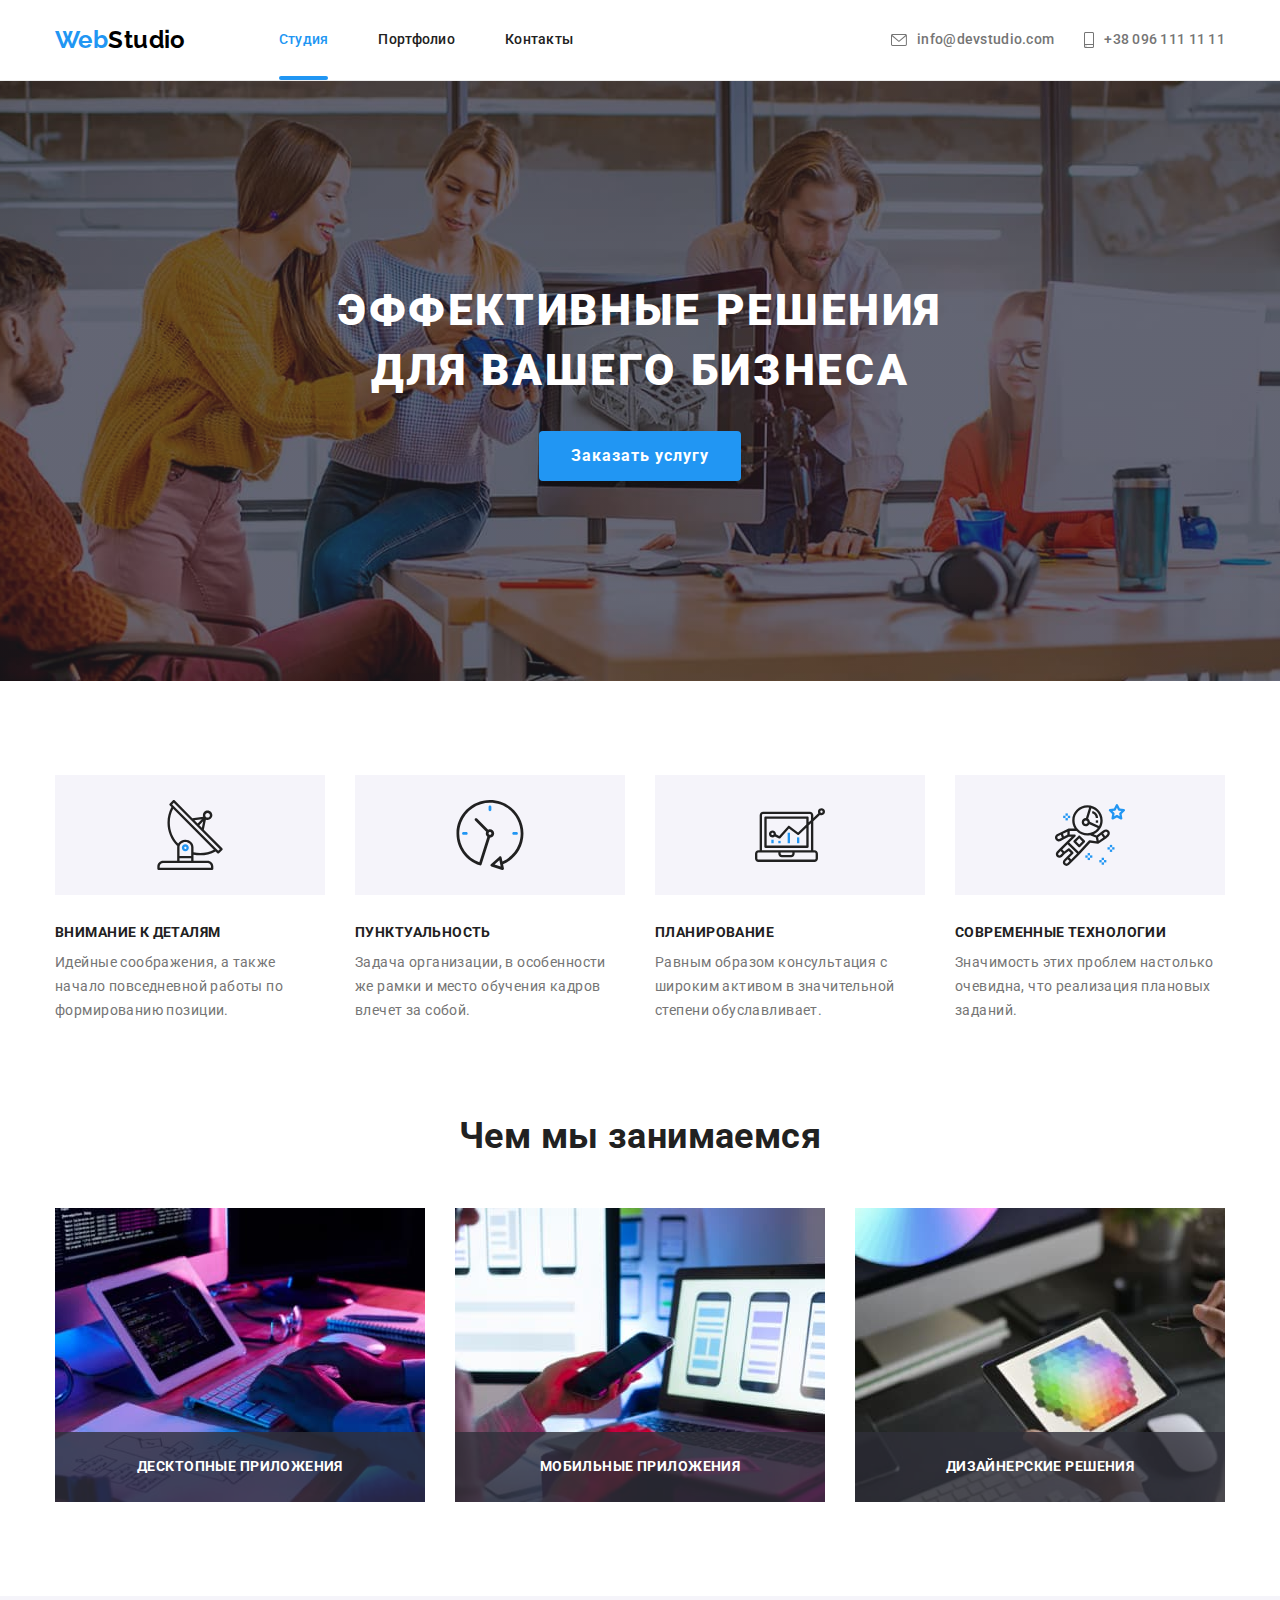
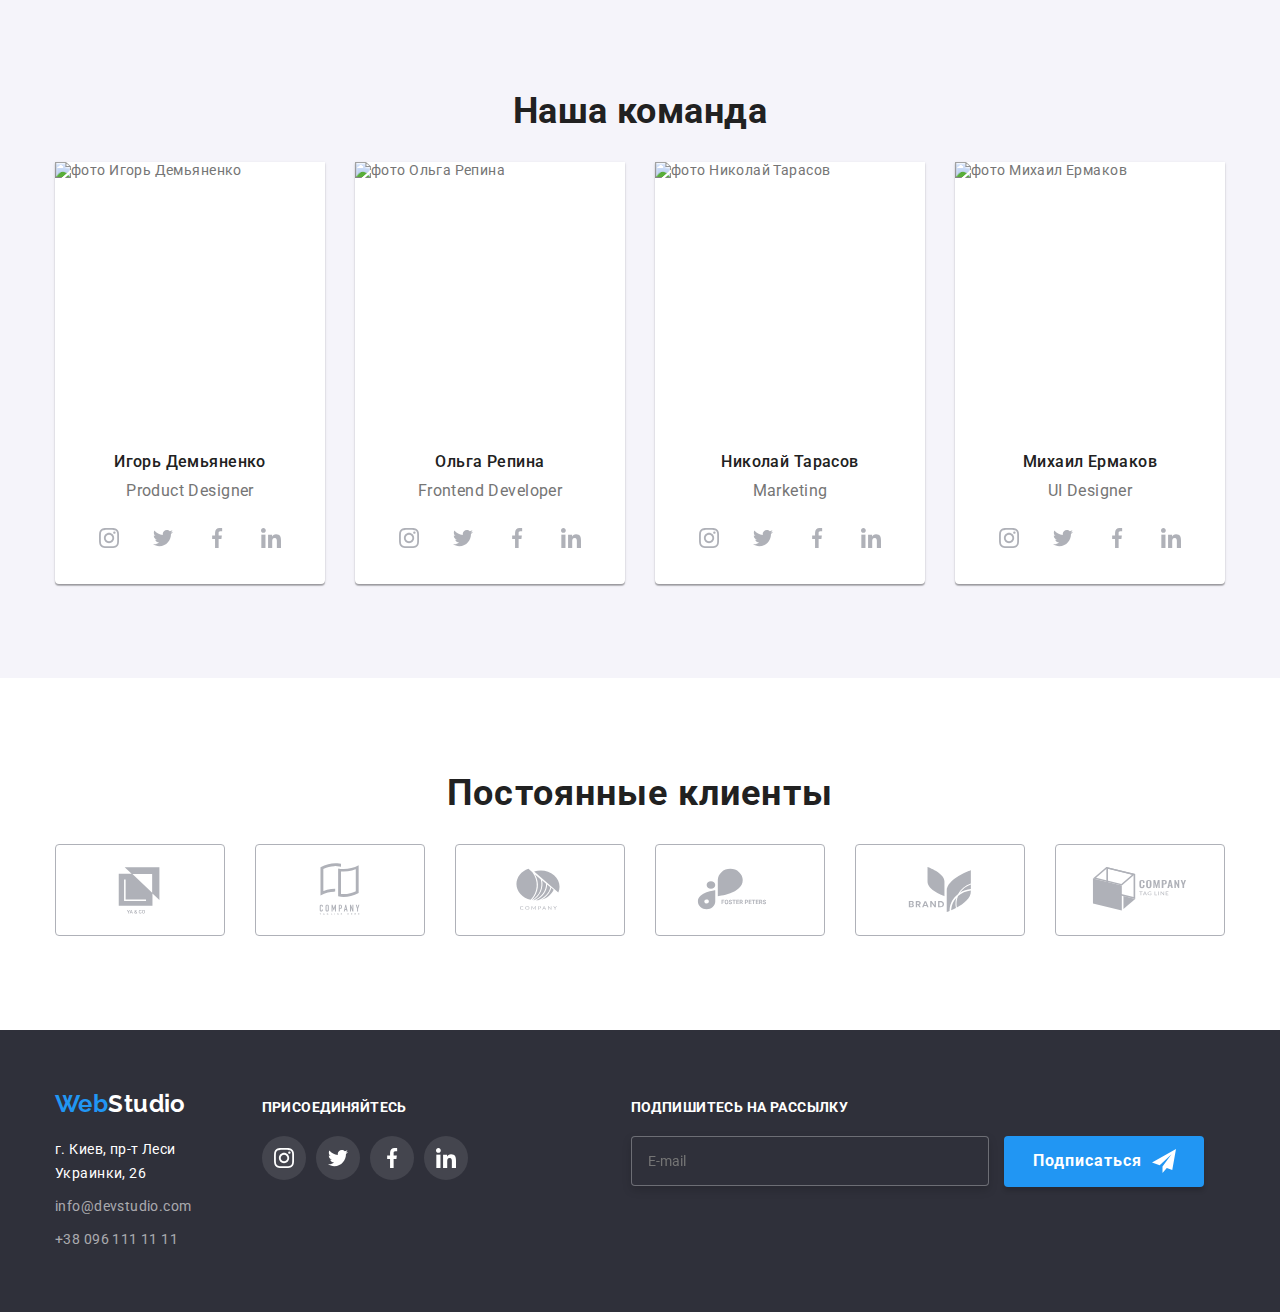
==== commit c5f291be: "Update html" ====
--- a/index.html
+++ b/index.html
@@ -21,12 +21,20 @@
 
 </head>
 
-<body>
+<body data-body>
     <!-- Cекція Хедер-->
     <header class="header">
         <div class="container header__container">
 
             <a class="logo logo--header" href="./index.html"><span class="logo__accent">Web</span>Studio</a>
+
+            <button class="mobile-menu__btn" type="button" data-menu-button>
+                <svg class="mobile-menu__icon" width="24" height="16">
+                    <use class="mobile-menu__burger" href="./images/icons.svg#icon-menu"></use>
+                    <use class="mobile-menu__close" href="./images/icons.svg#icon-menu-close"></use>
+                </svg>
+            </button>
+
             <nav class="nav">
                 <ul class="nav__list list ">
                     <li class="nav__item"><a class="nav__link link current__link" href="./index.html">Студия</a>
@@ -144,17 +152,42 @@
                 <h2 class="about__title">Чем мы занимаемся</h2>
                 <ul class="about__list list">
                     <li class="about__item">
-                        <img src="./images/about/img-1.jpg" alt="написання коду" width="370">
+                        <picture>
+                            <!-- desktop screen -->
+
+                            <source media="(min-width: 1200px)"
+                                srcset="./images/about/img-1.jpg 1x, ./images/about/img2x-1.jpg 2x" type="image/jpg" />
+                            <img src="./images/about/img-1.jpg" alt="написання коду" width="370">
+                        </picture>
+
+                        <!-- <img src="./images/about/img-1.jpg" alt="написання коду" width="370"> -->
                         <p class="about__descr">Десктопные приложения</p>
                     </li>
 
                     <li class="about__item">
-                        <img src="./images/about/img-2.jpg" alt="адаптація до екрану" width="370">
+
+                        <picture>
+                            <!-- desktop screen -->
+
+                            <source media="(min-width: 1200px)"
+                                srcset="./images/about/img-2.jpg 1x, ./images/about/img2x-2.jpg 2x" type="image/jpg" />
+                            <img src="./images/about/img-2.jpg" alt="адаптація до екрану" width="370">
+                        </picture>
+                        <!-- <img src="./images/about/img-2.jpg" alt="адаптація до екрану" width="370"> -->
                         <p class="about__descr">Мобильные приложения</p>
                     </li>
 
                     <li class="about__item">
-                        <img src="./images/about/img-3.jpg" alt="підбір кольорів" width="370">
+                        <picture>
+                            <!-- desktop screen -->
+
+                            <source media="(min-width: 1200px)"
+                                srcset="./images/about/img-3.jpg 1x, ./images/about/img2x-3.jpg 2x" type="image/jpg" />
+                            <img src="./images/about/img-3.jpg" alt="підбір кольорів" width="370">
+                        </picture>
+
+
+                        <!-- <img src="./images/about/img-3.jpg" alt="підбір кольорів" width="370"> -->
                         <p class="about__descr">Дизайнерские решения</p>
                     </li>
                 </ul>
@@ -168,7 +201,25 @@
                 <h2 class="team__title">Наша команда</h2>
                 <ul class="team__list list">
                     <li class="team__member">
-                        <img src="./images/team/img-4.jpg" alt="фото Игорь Демьяненко" width="270" />
+                        <picture>
+                            <!-- desktop screen -->
+                            <source media="(min-width: 1200px)"
+                                srcset="./images/team/team-1l.jpg 1x, ./images/team/team2x-1l.jpg 2x"
+                                type="image/jpg" />
+
+                            <!-- tablet screen -->
+                            <source media="(min-width: 768px)"
+                                srcset="./images/team/team-1m.jpg 1x, ./images/team/team2x-1m.jpg 2x"
+                                type="image/jpg" />
+
+                            <!-- mobile screen -->
+                            <source media="(max-width: 767px)"
+                                srcset="./images/team/team-1s.jpg 1x, ./images/team/team2x-1s.jpg 2x"
+                                type="image/jpg" />
+                            <img class="box__img" src="./images/team/team-1l.jpg" alt="фото Игорь Демьяненко"
+                                width="270" />
+                        </picture>
+                        <!-- <img src="./images/team/img-4.jpg" alt="фото Игорь Демьяненко" width="270" /> -->
                         <div class="team-card">
                             <h3 class="team-card__title">Игорь Демьяненко</h3>
                             <p class="team-card__position" lang="en">Product Designer</p>
@@ -209,7 +260,25 @@
                         </div>
                     </li>
                     <li class="team__member">
-                        <img src="./images/team/img-5.jpg" alt="фото Ольга Репина" width="270" />
+                        <picture>
+                            <!-- desktop screen -->
+                            <source media="(min-width: 1200px)"
+                                srcset="./images/team/team-2l.jpg 1x, ./images/team/team2x-2l.jpg 2x"
+                                type="image/jpg" />
+
+                            <!-- tablet screen -->
+                            <source media="(min-width: 768px)"
+                                srcset="./images/team/team-2m.jpg 1x, ./images/team/team2x-2m.jpg 2x"
+                                type="image/jpg" />
+
+                            <!-- mobile screen -->
+                            <source media="(max-width: 767px)"
+                                srcset="./images/team/team-2s.jpg 1x, ./images/team/team2x-2s.jpg 2x"
+                                type="image/jpg" />
+
+                            <img class="box__img" src="./images/team/team-2l.jpg" alt="фото Ольга Репина" width="270" />
+                        </picture>
+                        <!-- <img class="box__img" src="./images/team/team-2l.jpg" alt="фото Ольга Репина" width="270" /> -->
                         <div class="team-card">
                             <h3 class="team-card__title">Ольга Репина</h3>
                             <p class="team-card__position" lang="en">Frontend Developer</p>
@@ -251,7 +320,26 @@
                     </li>
 
                     <li class="team__member">
-                        <img src="./images/team/img-6.jpg" alt="фото Николай Тарасов" width="270" />
+                        <picture>
+                            <!-- desktop screen -->
+                            <source media="(min-width: 1200px)"
+                                srcset="./images/team/team-3l.jpg 1x, ./images/team/team2x-3l.jpg 2x"
+                                type="image/jpg" />
+
+                            <!-- tablet screen -->
+                            <source media="(min-width: 768px)"
+                                srcset="./images/team/team-3m.jpg 1x, ./images/team/team2x-3m.jpg 2x"
+                                type="image/jpg" />
+
+                            <!-- mobile screen -->
+                            <source media="(max-width: 767px)"
+                                srcset="./images/team/team-3s.jpg 1x, ./images/team/team2x-3s.jpg 2x"
+                                type="image/jpg" />
+
+                            <img class="box__img" src="./images/team/img-6.jpg" alt="фото Николай Тарасов"
+                                width="270" />
+                        </picture>
+                        <!-- <img class="box__img" src="./images/team/team-3l.jpg" alt="фото Николай Тарасов" width="270" /> -->
                         <div class="team-card">
                             <h3 class="team-card__title">Николай Тарасов</h3>
                             <p class="team-card__position" lang="en">Marketing</p>
@@ -293,7 +381,27 @@
                     </li>
 
                     <li class="team__member">
-                        <img src="./images/team/img-7.jpg" alt="фото Михаил Ермаков" width="270" />
+                        <picture>
+                            <!-- desktop screen -->
+                            <source media="(min-width: 1200px)"
+                                srcset="./images/team/team-4l.jpg 1x, ./images/team/team2x-4l.jpg 2x"
+                                type="image/jpg" />
+
+                            <!-- tablet screen -->
+                            <source media="(min-width: 768px)"
+                                srcset="./images/team/team-4m.jpg 1x, ./images/team/team2x-4m.jpg 2x"
+                                type="image/jpg" />
+
+                            <!-- mobile screen -->
+                            <source media="(max-width: 767px)"
+                                srcset="./images/team/team-4s.jpg 1x, ./images/team/team2x-4s.jpg 2x"
+                                type="image/jpg" />
+
+                            <img class="box__img" src="./images/team/team-4l.jpg" alt="фото Михаил Ермаков"
+                                width="270" />
+                        </picture>
+
+                        <!-- <img class="box__img" src="./images/team/team-4l.jpg" alt="фото Михаил Ермаков" width="270" /> -->
                         <div class="team-card">
                             <h3 class="team-card__title">Михаил Ермаков</h3>
                             <p class="team-card__position" lang="en">UI Designer</p>
@@ -495,6 +603,7 @@
                     <input type="tel" class="form__input" name="user-phone" placeholder=" " required>
                     <svg class="form__icon" width="18px" height="18px">
                         <use href="./images/icons.svg#icon-phone"></use>
+                    </svg>
                 </label>
 
                 <label class="form__field">
@@ -502,7 +611,7 @@
                     <input type="email" class="form__input" name="user-mail" placeholder=" " required>
                     <svg class="form__icon" width="18px" height="18px">
                         <use href="./images/icons.svg#icon-email"></use>
-
+                    </svg>
                 </label>
 
                 <label class="form__field">
@@ -517,7 +626,7 @@
                     <svg class="checkbox__icon" width="15px" height="15px">
                         <use href="./images/icons.svg#icon-check"></use>
                     </svg>
-                    Соглашаюсь с рассылкой и принимаю
+                    <span>Соглашаюсь с рассылкой и принимаю</span>
                     <a class="agreement" href="">Условия договора</a>
 
                 </label>
@@ -529,7 +638,51 @@
 
         </div>
     </div>
+
+    <!-- Мобільне меню -->
+    <div class="mobile-menu" data-menu>
+        <ul class="mobile-menu-nav list">
+            <li class="mobile-menu-nav__item">
+                <a class="mobile-menu-nav__link link current" href="./index.html">Студия</a>
+            </li>
+            <li class="mobile-menu-nav__item">
+                <a class="mobile-menu-nav__link link" href="./portfolio.html">Портфолио</a>
+            </li>
+            <li class="mobile-menu-nav__item">
+                <a class="mobile-menu-nav__link link" href="./index.html">Контакты</a>
+            </li>
+        </ul>
+        <ul class=" mobile-menu-contacts list">
+            <li class="mobile-menu-contacts__item">
+                <a class="mobile-menu-contacts__link accent link" href="tel:+380961111111">+38 096 111 11 11</a>
+            </li>
+            <li class="mobile-menu-contacts__item">
+                <a class="mobile-menu-contacts__link link" href="mailto:info@devstudio.com">info@devstudio.com</a>
+            </li>
+        </ul>
+        <ul class="mobile-menu-social list">
+            <li class="mobile-menu-social__item">
+                <a class="mobile-menu-social__link link" href="">Instagram</a>
+            </li>
+            <li class="mobile-menu-social__item">
+                <a class="mobile-menu-social__link link" href="">Twitter</a>
+            </li>
+            <li class="mobile-menu-social__item">
+                <a class="mobile-menu-social__link link" href="">Facebook</a>
+            </li>
+            <li class="mobile-menu-social__item">
+                <a class="mobile-menu-social__link link" href="">LinkedIn</a>
+            </li>
+        </ul>
+
+
+
+    </div>
+
+
+
     <script src="./js/modal.js"></script>
+    <script src="./js/menu.js"></script>
 </body>
 
 </html>--- a/css/main.min.css
+++ b/css/main.min.css
@@ -1 +1 @@
-:root{--main-font: "Roboto";--title-text-color: #212121;--primary-text-color: #757575;--secondary-text-color: #FFFFFF;--accent-text-color: #2196F3;--logo-header-color: #000000;--hero-background-color: #C4C4C4;--hero-btn-accent-color: #188CE8;--team-background-color: #F5F4FA;--footer-background-color: #2F303A;--anim: 250ms cubic-bezier(0.4, 0, 0.2, 1)}.visually-hidden{position:absolute;width:1px;height:1px;margin:-1px;border:0;padding:0;white-space:nowrap;-webkit-clip-path:inset(100%);clip-path:inset(100%);clip:rect(0 0 0 0);overflow:hidden}body{font-family:var(--main-font),sans-serif;font-weight:400;font-size:14px;letter-spacing:.03em;background-color:var(--secondary-text-color);color:var(--primary-text-color)}h1,h2,h3,h4,h5,h6,p{margin:0}button{padding:0;margin:0;border-width:0}img{display:block;max-width:100%;height:auto}address{font-style:normal}.link{text-decoration:none}.list{list-style:none;margin:0;padding:0}.section{padding-top:94px;padding-bottom:94px}.container{width:1200px;padding:0 15px;margin:0 auto}.header{border-bottom:1px solid #ececec}.header__container{display:-webkit-box;display:-ms-flexbox;display:flex;-webkit-box-align:center;-ms-flex-align:center;align-items:center}.logo{font-family:"Raleway";font-style:normal;font-weight:700;font-size:26px;line-height:1.19;color:var(--logo-header-color);text-decoration:none}.logo--header{margin-right:93px}.logo__accent{color:var(--accent-text-color)}.logo--footer{display:block;margin-bottom:20px;color:var(--secondary-text-color)}.nav__list{display:-webkit-box;display:-ms-flexbox;display:flex;font-weight:500;line-height:1.14;letter-spacing:.02em}.nav__list .nav__item+.nav__item{margin-left:40px}.nav__link{display:block;padding-top:32px;padding-bottom:32px;color:var(--title-text-color);-webkit-transition:color var(--anim);transition:color var(--anim)}.nav__link:hover,.nav__link:focus{color:var(--accent-text-color)}.current__link{position:relative;color:var(--accent-text-color)}.current__link::after{content:"";position:absolute;bottom:0;left:0;width:100%;height:4px;display:inline-block;margin-right:10px;background-color:var(--accent-text-color);border-radius:2px}.contact{display:-webkit-box;display:-ms-flexbox;display:flex;-webkit-box-align:center;-ms-flex-align:center;align-items:center;margin-left:auto}.contact .contact__item+.contact__item{margin-left:40px}.contact__icon{margin-right:10px;fill:currentColor}.contact__link{display:-webkit-box;display:-ms-flexbox;display:flex;-webkit-box-align:center;-ms-flex-align:center;align-items:center;padding-top:32px;padding-bottom:32px;color:var(--primary-text-color);font-weight:500;line-height:1.14;letter-spacing:.02em;-webkit-transition:color var(--anim);transition:color var(--anim)}.contact__link:hover,.contact__link:focus{color:var(--accent-text-color)}.hero{max-width:1600px;height:600px;margin-left:auto;margin-right:auto;padding-top:200px;padding-bottom:200px;text-align:center;background-image:-webkit-gradient(linear, left top, right top, from(rgba(47, 48, 58, 0.4)), to(rgba(47, 48, 58, 0.4))),url(../images/img-bgd.jpg);background-image:linear-gradient(to right, rgba(47, 48, 58, 0.4), rgba(47, 48, 58, 0.4)),url(../images/img-bgd.jpg);background-color:var(--hero-background-color);background-size:cover;background-position:center;background-repeat:no-repeat}.hero__title{width:696px;margin-left:auto;margin-right:auto;margin-bottom:30px;font-weight:900;font-size:44px;line-height:1.36;letter-spacing:.06em;text-transform:uppercase;color:var(--secondary-text-color)}.btn{padding:10px 32px;font-family:inherit;font-weight:700;font-size:16px;line-height:1.88;letter-spacing:.06em;cursor:pointer;color:var(--secondary-text-color);background:var(--accent-text-color);-webkit-box-shadow:0px 4px 4px rgba(0,0,0,.15);box-shadow:0px 4px 4px rgba(0,0,0,.15);border-radius:4px;-webkit-transition:background-color var(--anim);transition:background-color var(--anim)}.btn:hover,.btn:focus{background-color:var(--hero-btn-accent-color)}.btn--footer{position:relative;padding-top:10px;padding-right:62px;padding-bottom:10px;padding-left:29px;margin-left:12px}.btn__icon{position:absolute;top:13px;right:28px;fill:var(--secondary-text-color)}.btn--filters{padding:6px 22px;font-weight:500;line-height:1.62;letter-spacing:.03em;background-color:var(--team-background-color);color:var(--title-text-color);-webkit-transition:color var(--anim),background-color var(--anim),-webkit-box-shadow var(--anim);transition:color var(--anim),background-color var(--anim),-webkit-box-shadow var(--anim);transition:color var(--anim),background-color var(--anim),box-shadow var(--anim);transition:color var(--anim),background-color var(--anim),box-shadow var(--anim),-webkit-box-shadow var(--anim)}.btn--filters:hover,.btn--filters:focus,.btn--filters:active{background-color:var(--accent-text-color);-webkit-box-shadow:0px 3px 1px rgba(0,0,0,.1),0px 1px 2px rgba(0,0,0,.08),0px 2px 2px rgba(0,0,0,.12);box-shadow:0px 3px 1px rgba(0,0,0,.1),0px 1px 2px rgba(0,0,0,.08),0px 2px 2px rgba(0,0,0,.12);color:var(--secondary-text-color)}.btn--center{display:-webkit-box;display:-ms-flexbox;display:flex;-webkit-box-pack:center;-ms-flex-pack:center;justify-content:center;margin-right:auto;margin-left:auto;padding:10px 55px}.features__list{display:-webkit-box;display:-ms-flexbox;display:flex}.features__list .features__item+.features__item{margin-left:30px}.features__list>.features__item{width:270px}.features__icon{display:block;width:270px;height:120px;padding:25px 100px 25px 100px;margin-bottom:30px;background-color:var(--team-background-color)}.features__title{font-size:14px;font-weight:700;line-height:1.14;text-transform:uppercase;color:var(--title-text-color);margin-bottom:10px}.features__descr{line-height:1.71;color:var(--primary-text-color)}.about{padding-top:0}.about__title{margin-bottom:50px;font-weight:700;font-size:36px;line-height:1.16;text-align:center;color:var(--title-text-color)}.about__list{display:-webkit-box;display:-ms-flexbox;display:flex}.about__item{position:relative}.about__item+.about__item{margin-left:30px}.about__descr{position:absolute;bottom:0;width:100%;height:70px;display:-webkit-box;display:-ms-flexbox;display:flex;-webkit-box-align:center;-ms-flex-align:center;align-items:center;-webkit-box-pack:center;-ms-flex-pack:center;justify-content:center;font-weight:700;line-height:1.14;text-align:center;text-transform:uppercase;color:var(--secondary-text-color);background-color:rgba(47,48,58,.8)}.team{height:100%;background-color:var(--team-background-color)}.team__title{margin-bottom:50px;font-weight:700;font-size:36px;line-height:1.17;text-align:center;color:var(--title-text-color)}.team__list{display:-webkit-box;display:-ms-flexbox;display:flex}.team__member{-webkit-box-shadow:0px 1px 3px rgba(0,0,0,.12),0px 1px 1px rgba(0,0,0,.14),0px 2px 1px rgba(0,0,0,.2);box-shadow:0px 1px 3px rgba(0,0,0,.12),0px 1px 1px rgba(0,0,0,.14),0px 2px 1px rgba(0,0,0,.2);border-radius:0px 0px 4px 4px;background-color:var(--secondary-text-color)}.team__member+.team__member{margin-left:30px}.team-card{padding-top:30px;padding-bottom:30px}.team-card__title{margin-bottom:10px;text-align:center;font-weight:500;font-size:16px;line-height:1.19;color:var(--title-text-color)}.team-card__position{margin-bottom:16px;text-align:center;font-size:16px;line-height:1.19;color:var(--primary-text-color)}.social-media{display:-webkit-box;display:-ms-flexbox;display:flex;-webkit-box-pack:center;-ms-flex-pack:center;justify-content:center}.social-media__item:not(:last-child){margin-right:10px}.social-media__link{display:-webkit-box;display:-ms-flexbox;display:flex;-webkit-box-align:center;-ms-flex-align:center;align-items:center;-webkit-box-pack:center;-ms-flex-pack:center;justify-content:center;width:44px;height:44px;color:#afb1b8;background-color:var(--secondary-text-color);border-radius:50%;-webkit-transition:color var(--anim),background-color var(--anim);transition:color var(--anim),background-color var(--anim)}.social-media__link:hover,.social-media__link:focus{color:var(--secondary-text-color);background-color:var(--accent-text-color)}.social-media__link--grey{color:var(--secondary-text-color);background-color:rgba(255,255,255,.1)}.social-media__link--grey:hover,.social-media__link--grey:focus{background-color:var(--accent-text-color)}.social-media__icon{fill:currentColor}.cliets__title{font-weight:700;font-size:36px;line-height:1.17;text-align:center;letter-spacing:.03em;color:var(--title-text-color)}.clients__box:not(:last-child){margin-right:30px}.clients__list{display:-webkit-box;display:-ms-flexbox;display:flex;-webkit-box-align:center;-ms-flex-align:center;align-items:center;-webkit-box-pack:center;-ms-flex-pack:center;justify-content:center;margin-top:50px}.clients__item{display:-webkit-box;display:-ms-flexbox;display:flex;-webkit-box-align:center;-ms-flex-align:center;align-items:center;-webkit-box-pack:center;-ms-flex-pack:center;justify-content:center;width:170px;height:92px;border:1px solid #afb1b8;border-radius:4px;color:#afb1b8;-webkit-transition:color var(--anim),border-color var(--anim);transition:color var(--anim),border-color var(--anim)}.clients__item:hover,.clients__item:focus{border-color:var(--accent-text-color);color:var(--accent-text-color)}.clients__icon{fill:currentColor}.footer{padding-top:60px;padding-bottom:60px;background-color:var(--footer-background-color)}.footer__box{display:-webkit-box;display:-ms-flexbox;display:flex;-webkit-box-align:baseline;-ms-flex-align:baseline;align-items:baseline}.address__link{line-height:1.71;color:rgba(255,255,255,.6);-webkit-transition:color var(--anim);transition:color var(--anim)}.address__link--white{color:var(--secondary-text-color)}.address__link:hover,.address__link:focus{color:var(--accent-text-color)}.address__item+.address__item{margin-top:9px}.follow{margin-left:70px}.follow__title{display:block;margin-bottom:20px;height:16px;font-weight:700;line-height:1.14;text-transform:uppercase;color:var(--secondary-text-color)}.subscribe{margin-left:auto}.subscribe__title{display:block;margin-bottom:20px;font-weight:700;line-height:1.14;text-transform:uppercase;color:var(--secondary-text-color)}.subscribe__form{display:-webkit-box;display:-ms-flexbox;display:flex}.subscribe__input{width:358px;height:50px;padding-top:15px;padding-bottom:15px;padding-left:16px;color:var(--secondary-text-color);border:1px solid rgba(255,255,255,.3);-webkit-filter:drop-shadow(0px 4px 4px rgba(0, 0, 0, 0.15));filter:drop-shadow(0px 4px 4px rgba(0, 0, 0, 0.15));border-radius:4px;background-color:var(--footer-background-color);-webkit-transition:border var(--anim);transition:border var(--anim)}.subscribe__input:focus-within,.subscribe__input:hover{border:1px solid var(--secondary-text-color)}.filters{display:-webkit-box;display:-ms-flexbox;display:flex;-webkit-box-pack:center;-ms-flex-pack:center;justify-content:center;margin-bottom:50px}.filters__item+.filters__item{margin-left:8px}.grid{display:-webkit-box;display:-ms-flexbox;display:flex;-ms-flex-wrap:wrap;flex-wrap:wrap}.grid__item{width:370px;margin-right:30px;margin-bottom:30px}.grid__item:nth-child(3n){margin-right:0}.grid__item:nth-last-child(-n+3){margin-bottom:0}.grid__link{display:block;-webkit-transition:-webkit-box-shadow var(--anim);transition:-webkit-box-shadow var(--anim);transition:box-shadow var(--anim);transition:box-shadow var(--anim), -webkit-box-shadow var(--anim)}.grid__link:hover,.grid__link:focus{-webkit-box-shadow:0px 1px 1px rgba(0,0,0,.12),0px 4px 4px rgba(0,0,0,.06),1px 4px 6px rgba(0,0,0,.16);box-shadow:0px 1px 1px rgba(0,0,0,.12),0px 4px 4px rgba(0,0,0,.06),1px 4px 6px rgba(0,0,0,.16)}.grid__img{position:relative;display:block;overflow:hidden}.grid__card{padding-top:20px;padding-right:24px;padding-bottom:20px;padding-left:24px;border:1px solid #eee}.grid__link:hover .overlay,.grid__link:focus .overlay{-webkit-transform:translateY(0);transform:translateY(0);opacity:1}.grid__title{margin-bottom:4px;font-weight:700;font-size:18px;line-height:2;letter-spacing:.06em;color:var(--title-text-color)}.grid__descr{font-size:16px;line-height:1.88;color:var(--primary-text-color)}.overlay{position:absolute;top:0;left:0;-webkit-transform:translateY(100%);transform:translateY(100%);opacity:0;display:-webkit-box;display:-ms-flexbox;display:flex;-webkit-box-align:center;-ms-flex-align:center;align-items:center;-webkit-box-pack:center;-ms-flex-pack:center;justify-content:center;padding:63px 24px;background-color:rgba(33,150,243,.9);-webkit-transition:opacity var(--anim),-webkit-transform var(--anim);transition:opacity var(--anim),-webkit-transform var(--anim);transition:transform var(--anim),opacity var(--anim);transition:transform var(--anim),opacity var(--anim),-webkit-transform var(--anim)}.overlay__descr{font-size:18px;line-height:1.56;color:var(--secondary-text-color)}.backdrop{position:fixed;top:0;left:0;width:100%;height:100%;background-color:rgba(0,0,0,.2);opacity:1;visibility:visible;pointer-events:initial;-webkit-transition:opacity var(--anim),visibility var(--anim);transition:opacity var(--anim),visibility var(--anim)}.backdrop.is-hidden{opacity:0;visibility:hidden;pointer-events:none}.backdrop.is-hidden .modal{-webkit-transform:translate(-50%, -50%) scale(0.9);transform:translate(-50%, -50%) scale(0.9)}.modal{position:absolute;top:50%;left:50%;width:528px;height:581px;display:block;padding:40px;-webkit-box-align:center;-ms-flex-align:center;align-items:center;-webkit-box-pack:center;-ms-flex-pack:center;justify-content:center;background-color:var(--secondary-text-color);-webkit-box-shadow:0px 1px 3px rgba(0,0,0,.12),0px 1px 1px rgba(0,0,0,.14),0px 2px 1px rgba(0,0,0,.2);box-shadow:0px 1px 3px rgba(0,0,0,.12),0px 1px 1px rgba(0,0,0,.14),0px 2px 1px rgba(0,0,0,.2);border-radius:4px;-webkit-transform:translate(-50%, -50%) scale(1);transform:translate(-50%, -50%) scale(1);-webkit-transition:-webkit-transform var(--anim);transition:-webkit-transform var(--anim);transition:transform var(--anim);transition:transform var(--anim), -webkit-transform var(--anim)}.modal__close{position:absolute;top:8px;right:8px;display:-webkit-box;display:-ms-flexbox;display:flex;-webkit-box-align:center;-ms-flex-align:center;align-items:center;-webkit-box-pack:center;-ms-flex-pack:center;justify-content:center;width:30px;height:30px;background-color:var(--secondary-text-color);border:1px solid rgba(0,0,0,.1);border-radius:50%;cursor:pointer;-webkit-transition:fill var(--anim);transition:fill var(--anim)}.modal__close:hover,.modal__close:focus{fill:var(--accent-text-color)}.modal__title{display:block;margin-bottom:12px;font-weight:700;font-size:20px;line-height:1.15;color:var(--title-text-color)}.form{width:448px;height:342px}.form__label{display:block;margin-bottom:4px;font-size:12px;line-height:1.16;letter-spacing:.01em;color:var(--primary-text-color)}.form__input{width:100%;padding:11px 12px;padding-left:42px;border:1px solid rgba(33,33,33,.2);border-radius:.25rem;-webkit-transition:border var(--anim);transition:border var(--anim)}.form__input:focus-within,.form__input:hover{outline:none;border:1px solid var(--accent-text-color)}.form__comment{display:block;padding:12px 16px;width:100%;height:120px;resize:none;font-size:12px;line-height:1.16;letter-spacing:.01em;color:rgba(117,117,117,.5);border:1px solid rgba(33,33,33,.2);border-radius:4px;-webkit-transition:border var(--anim);transition:border var(--anim)}.form__comment:focus-within,.form__comment:hover{outline:none;border:1px solid var(--accent-text-color)}.form__icon{position:absolute;top:50%;left:12px;-webkit-transition:fill var(--anim);transition:fill var(--anim)}.form__field{position:relative;display:block;margin-bottom:10px}.form__field:nth-child(4){margin-bottom:0}.form__field:focus-within>.form__icon,.form__field:hover>.form__icon{fill:var(--accent-text-color)}.check__label{display:inline-block;margin-top:20px;margin-bottom:30px;line-height:1.71;color:var(--primary-text-color)}.checkbox{position:absolute;width:1px;height:1px;margin:-1px;border:0;padding:0;clip:rect(0 0 0 0);overflow:hidden;color:var(--primary-text-color)}.checkbox__icon{display:inline-block;margin-right:7px;border:2px solid var(--title-text-color);border-radius:2px;-webkit-transition:background-color var(--anim);transition:background-color var(--anim)}.checkbox:checked+.checkbox__icon{border-color:rgba(0,0,0,0);background-color:var(--accent-text-color);background-size:contain;background-origin:border-box;-webkit-transition:background-color var(--anim);transition:background-color var(--anim)}.agreement{text-decoration:underline;color:var(--accent-text-color);line-height:1.71}/*# sourceMappingURL=main.min.css.map */+:root{--main-font: "Roboto";--title-text-color: #212121;--primary-text-color: #757575;--secondary-text-color: #FFFFFF;--accent-text-color: #2196F3;--logo-header-color: #000000;--hero-background-color: #C4C4C4;--hero-btn-accent-color: #188CE8;--team-background-color: #F5F4FA;--footer-background-color: #2F303A;--anim: 250ms cubic-bezier(0.4, 0, 0.2, 1)}.visually-hidden{position:absolute;width:1px;height:1px;margin:-1px;border:0;padding:0;white-space:nowrap;-webkit-clip-path:inset(100%);clip-path:inset(100%);clip:rect(0 0 0 0);overflow:hidden}html{width:100%;max-width:100%;overflow-x:hidden}body{overflow-y:hidden;font-family:var(--main-font),sans-serif;font-weight:400;font-size:14px;letter-spacing:.03em;background-color:var(--secondary-text-color);color:var(--primary-text-color)}body.no-scroll{overflow:hidden}h1,h2,h3,h4,h5,h6,p{margin:0}button{padding:0;margin:0;border-width:0}img{display:block;max-width:100%;height:auto}address{font-style:normal}.link{text-decoration:none}.list{list-style:none;margin:0;padding:0}.section{padding-top:60px;padding-bottom:60px}@media screen and (min-width: 1200px){.section{padding-top:94px;padding-bottom:94px}}.container{padding:0 15px;margin:0 auto}@media screen and (min-width: 320px)and (max-width: 480px){.container{width:100%}}@media screen and (min-width: 481px)and (max-width: 767px){.container{width:480px}}@media screen and (min-width: 768px){.container{width:768px}}@media screen and (min-width: 1200px){.container{width:1200px}}.header{border-bottom:1px solid #ececec}.header__container{padding-top:16px;padding-bottom:16px;display:-webkit-box;display:-ms-flexbox;display:flex;-webkit-box-align:center;-ms-flex-align:center;align-items:center}@media screen and (min-width: 768px){.header__container{padding-top:0;padding-bottom:0}}.mobile-menu__btn{margin-left:auto;z-index:100;background-color:rgba(0,0,0,0);border:none;width:40px;height:40px;display:-webkit-box;display:-ms-flexbox;display:flex;-webkit-box-align:center;-ms-flex-align:center;align-items:center;-webkit-box-pack:center;-ms-flex-pack:center;justify-content:center;cursor:pointer}@media screen and (min-width: 768px){.mobile-menu__btn{display:none}}.mobile-menu__burger{opacity:1;-webkit-transition:500ms;transition:500ms}.mobile-menu__btn.is-open .mobile-menu__burger{opacity:0}.mobile-menu__close{opacity:0;-webkit-transition:500ms;transition:500ms}.mobile-menu__btn.is-open .mobile-menu__close{opacity:1}.mobile-menu__close:hover,.mobile-menu__close:focus{fill:var(--accent-text-color);-webkit-transition:500ms;transition:500ms}.mobile-menu{position:fixed;top:0;left:0;-webkit-transform:translateX(100%);transform:translateX(100%);overflow-y:hidden;display:-webkit-box;display:-ms-flexbox;display:flex;-webkit-box-orient:vertical;-webkit-box-direction:normal;-ms-flex-direction:column;flex-direction:column;width:100%;height:100%;padding:48px 40px;background-color:var(--secondary-text-color);z-index:10;-webkit-transition:-webkit-transform 500ms;transition:-webkit-transform 500ms;transition:transform 500ms;transition:transform 500ms, -webkit-transform 500ms}@media screen and (min-width: 767px){.mobile-menu{display:none}}.mobile-menu.is-open{-webkit-transform:translateX(0);transform:translateX(0)}.mobile-menu-nav{margin-bottom:auto}.mobile-menu-nav__link{font-weight:500;font-size:40px;line-height:1.18;letter-spacing:.02em;color:var(--title-text-color)}.mobile-menu-nav__item:not(:last-child){margin-bottom:32px}.current{color:var(--accent-text-color)}.mobile-menu-contacts{margin-bottom:64px}.mobile-menu-contacts__item:not(:last-child){margin-bottom:32px}.mobile-menu-contacts__link{font-weight:500;font-size:24px;line-height:1.17;letter-spacing:.02em;color:var(--primary-text-color)}.accent{font-size:34px;color:var(--accent-text-color)}.mobile-menu-social{display:-webkit-box;display:-ms-flexbox;display:flex;-ms-flex-wrap:wrap;flex-wrap:wrap;-webkit-box-align:center;-ms-flex-align:center;align-items:center;gap:10px}.mobile-menu-social__link{font-weight:500;font-size:18px;line-height:1.22;letter-spacing:.02em;color:var(--accent-text-color)}.mobile-menu-social__item:not(:last-child) .mobile-menu-social__link{padding-right:10px;border-right:1px solid rgba(33,33,33,.2)}.logo{font-family:"Raleway";font-style:normal;font-weight:700;font-size:24px;line-height:1.16;color:var(--logo-header-color);text-decoration:none}@media screen and (min-width: 768px){.logo--header{margin-right:88px}}@media screen and (min-width: 1200px){.logo--header{margin-right:93px}}.logo__accent{color:var(--accent-text-color)}.logo--footer{display:block;margin-bottom:20px;color:var(--secondary-text-color)}.nav__list{display:none}@media screen and (min-width: 768px){.nav__list{display:-webkit-box;display:-ms-flexbox;display:flex;gap:50px;font-weight:500;line-height:1.14;letter-spacing:.02em}}.nav__link{display:block;padding-top:32px;padding-bottom:32px;color:var(--title-text-color);-webkit-transition:color var(--anim);transition:color var(--anim)}.nav__link:hover,.nav__link:focus{color:var(--accent-text-color)}.current__link{position:relative;color:var(--accent-text-color)}.current__link::after{content:"";position:absolute;bottom:0;left:0;width:100%;height:4px;display:inline-block;margin-right:10px;background-color:var(--accent-text-color);border-radius:2px}.contact{display:none}@media screen and (min-width: 768px){.contact{display:-webkit-box;display:-ms-flexbox;display:flex;-webkit-box-orient:vertical;-webkit-box-direction:normal;-ms-flex-direction:column;flex-direction:column;gap:10px;margin-left:auto}}@media screen and (min-width: 1200px){.contact{-webkit-box-orient:horizontal;-webkit-box-direction:normal;-ms-flex-direction:row;flex-direction:row;gap:30px}}.contact__icon{margin-right:10px;fill:currentColor}.contact__link{display:-webkit-box;display:-ms-flexbox;display:flex;-webkit-box-align:center;-ms-flex-align:center;align-items:center;color:var(--primary-text-color);font-weight:500;line-height:1.14;letter-spacing:.02em;-webkit-transition:color var(--anim);transition:color var(--anim)}.contact__link:hover,.contact__link:focus{color:var(--accent-text-color)}.hero{max-width:1600px;margin-left:auto;margin-right:auto;padding-top:118px;padding-bottom:118px;text-align:center;background-image:-webkit-gradient(linear, left top, right top, from(rgba(47, 48, 58, 0.4)), to(rgba(47, 48, 58, 0.4))),url(../../images/img-bgd_s.jpg);background-image:linear-gradient(to right, rgba(47, 48, 58, 0.4), rgba(47, 48, 58, 0.4)),url(../../images/img-bgd_s.jpg);background-color:var(--hero-background-color);background-size:cover;background-position:center;background-repeat:no-repeat}@media(min-device-pixel-ratio: 2),(-webkit-min-device-pixel-ratio: 2),(min-resolution: 192dpi),(min-resolution: 2dppx){.hero{background-image:-webkit-gradient(linear, left top, right top, from(rgba(47, 48, 58, 0.4)), to(rgba(47, 48, 58, 0.4))),url(../../images/img-bgd_s2x.jpg);background-image:linear-gradient(to right, rgba(47, 48, 58, 0.4), rgba(47, 48, 58, 0.4)),url(../../images/img-bgd_s2x.jpg)}}@media screen and (min-width: 768px){.hero{background-image:-webkit-gradient(linear, left top, right top, from(rgba(47, 48, 58, 0.4)), to(rgba(47, 48, 58, 0.4))),url(../../images/img-bgd_m.jpg);background-image:linear-gradient(to right, rgba(47, 48, 58, 0.4), rgba(47, 48, 58, 0.4)),url(../../images/img-bgd_m.jpg)}}@media screen and (min-width: 768px)and (min-device-pixel-ratio: 2),screen and (min-width: 768px)and (-webkit-min-device-pixel-ratio: 2),screen and (min-width: 768px)and (min-resolution: 192dpi),screen and (min-width: 768px)and (min-resolution: 2dppx){.hero{background-image:-webkit-gradient(linear, left top, right top, from(rgba(47, 48, 58, 0.4)), to(rgba(47, 48, 58, 0.4))),url(../../images/img-bgd_m2x.jpg);background-image:linear-gradient(to right, rgba(47, 48, 58, 0.4), rgba(47, 48, 58, 0.4)),url(../../images/img-bgd_m2x.jpg)}}@media screen and (min-width: 1200px){.hero{background-image:-webkit-gradient(linear, left top, right top, from(rgba(47, 48, 58, 0.4)), to(rgba(47, 48, 58, 0.4))),url(../../images/img-bgd.jpg);background-image:linear-gradient(to right, rgba(47, 48, 58, 0.4), rgba(47, 48, 58, 0.4)),url(../../images/img-bgd.jpg)}}@media screen and (min-width: 1200px)and (min-device-pixel-ratio: 2),screen and (min-width: 1200px)and (-webkit-min-device-pixel-ratio: 2),screen and (min-width: 1200px)and (min-resolution: 192dpi),screen and (min-width: 1200px)and (min-resolution: 2dppx){.hero{background-image:-webkit-gradient(linear, left top, right top, from(rgba(47, 48, 58, 0.4)), to(rgba(47, 48, 58, 0.4))),url(../../images/img-bgd_l2x.jpg);background-image:linear-gradient(to right, rgba(47, 48, 58, 0.4), rgba(47, 48, 58, 0.4)),url(../../images/img-bgd_l2x.jpg)}}@media screen and (min-width: 1200px){.hero{padding-top:200px;padding-bottom:200px}}.hero__title{width:360px;margin-left:auto;margin-right:auto;margin-bottom:30px;font-weight:900;font-size:26px;line-height:1.62;letter-spacing:.06em;text-transform:uppercase;color:var(--secondary-text-color)}@media screen and (min-width: 1200px){.hero__title{width:696px;font-size:44px;line-height:1.36}}.btn{padding:10px 32px;font-family:inherit;font-weight:700;font-size:16px;line-height:1.88;letter-spacing:.06em;cursor:pointer;color:var(--secondary-text-color);background:var(--accent-text-color);-webkit-box-shadow:0px 4px 4px rgba(0,0,0,.15);box-shadow:0px 4px 4px rgba(0,0,0,.15);border-radius:4px;-webkit-transition:background-color var(--anim);transition:background-color var(--anim)}.btn:hover,.btn:focus{background-color:var(--hero-btn-accent-color)}.btn--footer{position:relative;padding-top:10px;padding-right:62px;padding-bottom:10px;padding-left:29px;margin-right:auto;margin-left:auto}@media screen and (min-width: 1200px){.btn--footer{margin-left:12px}}.btn__icon{position:absolute;top:13px;right:28px;fill:var(--secondary-text-color)}.btn--filters{padding:6px 22px;font-weight:500;line-height:1.62;letter-spacing:.03em;background-color:var(--team-background-color);-webkit-box-shadow:none;box-shadow:none;color:var(--title-text-color);-webkit-transition:color var(--anim),background-color var(--anim),-webkit-box-shadow var(--anim);transition:color var(--anim),background-color var(--anim),-webkit-box-shadow var(--anim);transition:color var(--anim),background-color var(--anim),box-shadow var(--anim);transition:color var(--anim),background-color var(--anim),box-shadow var(--anim),-webkit-box-shadow var(--anim)}.btn--filters:hover,.btn--filters:focus,.btn--filters:active{background-color:var(--accent-text-color);-webkit-box-shadow:0px 3px 1px rgba(0,0,0,.1),0px 1px 2px rgba(0,0,0,.08),0px 2px 2px rgba(0,0,0,.12);box-shadow:0px 3px 1px rgba(0,0,0,.1),0px 1px 2px rgba(0,0,0,.08),0px 2px 2px rgba(0,0,0,.12);color:var(--secondary-text-color)}.btn--center{display:-webkit-box;display:-ms-flexbox;display:flex;-webkit-box-pack:center;-ms-flex-pack:center;justify-content:center;margin-right:auto;margin-left:auto;padding:10px 55px}.features__list{display:-webkit-box;display:-ms-flexbox;display:flex;-ms-flex-wrap:wrap;flex-wrap:wrap;gap:30px}.features__item{width:100%}@media screen and (min-width: 768px){.features__item{width:354px}}@media screen and (min-width: 1200px){.features__item{width:270px}}.features__icon{text-align:center;height:120px;padding-top:25px;margin-bottom:30px;background-color:var(--team-background-color)}.features__title{font-size:14px;font-weight:700;line-height:1.14;text-transform:uppercase;color:var(--title-text-color);margin-bottom:10px}.features__descr{line-height:1.71;color:var(--primary-text-color)}.about{padding-top:0}@media screen and (max-width: 1199px){.about{display:none}}.about__title{margin-bottom:50px;font-weight:700;font-size:36px;line-height:1.16;text-align:center;color:var(--title-text-color)}.about__list{display:-webkit-box;display:-ms-flexbox;display:flex}.about__item{position:relative}.about__item+.about__item{margin-left:30px}.about__descr{position:absolute;bottom:0;width:100%;height:70px;display:-webkit-box;display:-ms-flexbox;display:flex;-webkit-box-align:center;-ms-flex-align:center;align-items:center;-webkit-box-pack:center;-ms-flex-pack:center;justify-content:center;font-weight:700;line-height:1.14;text-align:center;text-transform:uppercase;color:var(--secondary-text-color);background-color:rgba(47,48,58,.8)}.team{height:100%;background-color:var(--team-background-color)}.team__title{margin-bottom:30px;font-weight:700;font-size:28px;line-height:1.17;text-align:center;color:var(--title-text-color)}@media screen and (min-width: 1200px){.team__title{font-size:36px}}.team__list{display:-webkit-box;display:-ms-flexbox;display:flex;-ms-flex-wrap:wrap;flex-wrap:wrap;gap:30px}.team__member{width:100%;-webkit-box-shadow:0px 1px 3px rgba(0,0,0,.12),0px 1px 1px rgba(0,0,0,.14),0px 2px 1px rgba(0,0,0,.2);box-shadow:0px 1px 3px rgba(0,0,0,.12),0px 1px 1px rgba(0,0,0,.14),0px 2px 1px rgba(0,0,0,.2);border-radius:0px 0px 4px 4px;background-color:var(--secondary-text-color)}@media screen and (min-width: 768px){.team__member{width:354px}}@media screen and (min-width: 1200px){.team__member{width:270px}}.team-card{padding-top:30px;padding-bottom:24px}.team-card__title{margin-bottom:10px;text-align:center;font-weight:500;font-size:16px;line-height:1.19;color:var(--title-text-color)}.team-card__position{margin-bottom:16px;text-align:center;font-size:16px;line-height:1.19;color:var(--primary-text-color)}@media screen and (min-width: 320px){.box__img{width:100%;height:460px}}@media screen and (min-width: 768px){.box__img{width:354px;height:374px}}@media screen and (min-width: 1200px){.box__img{width:270px;height:260px}}.social-media{display:-webkit-box;display:-ms-flexbox;display:flex;-webkit-box-pack:center;-ms-flex-pack:center;justify-content:center}.social-media__item:not(:last-child){margin-right:10px}.social-media__link{display:-webkit-box;display:-ms-flexbox;display:flex;-webkit-box-align:center;-ms-flex-align:center;align-items:center;-webkit-box-pack:center;-ms-flex-pack:center;justify-content:center;width:44px;height:44px;color:#afb1b8;background-color:var(--secondary-text-color);border-radius:50%;-webkit-transition:color var(--anim),background-color var(--anim);transition:color var(--anim),background-color var(--anim)}.social-media__link:hover,.social-media__link:focus{color:var(--secondary-text-color);background-color:var(--accent-text-color)}.social-media__link--grey{color:var(--secondary-text-color);background-color:rgba(255,255,255,.1)}.social-media__link--grey:hover,.social-media__link--grey:focus{background-color:var(--accent-text-color)}.social-media__icon{fill:currentColor}.cliets__title{margin-bottom:30px;font-weight:700;font-size:28px;line-height:1.17;text-align:center;letter-spacing:.03em;color:var(--title-text-color)}@media screen and (min-width: 1200px){.cliets__title{font-size:36px}}.clients__list{display:-webkit-box;display:-ms-flexbox;display:flex;-ms-flex-wrap:wrap;flex-wrap:wrap;gap:30px}.clients__item{display:-webkit-box;display:-ms-flexbox;display:flex;-webkit-box-align:center;-ms-flex-align:center;align-items:center;-webkit-box-pack:center;-ms-flex-pack:center;justify-content:center;width:210px;height:92px;border:1px solid #afb1b8;border-radius:4px;color:#afb1b8;-webkit-transition:color var(--anim),border-color var(--anim);transition:color var(--anim),border-color var(--anim)}@media screen and (min-width: 768px){.clients__item{width:226px}}@media screen and (min-width: 1200px){.clients__item{width:170px}}.clients__item:hover,.clients__item:focus{border-color:var(--accent-text-color);color:var(--accent-text-color)}.clients__icon{fill:currentColor}.footer{padding-top:60px;padding-bottom:60px;background-color:var(--footer-background-color)}.footer__box{display:-webkit-box;display:-ms-flexbox;display:flex;-ms-flex-wrap:wrap;flex-wrap:wrap;gap:60px;-webkit-box-pack:center;-ms-flex-pack:center;justify-content:center;text-align:center}@media screen and (min-width: 1200px){.footer__box{-ms-flex-wrap:nowrap;flex-wrap:nowrap;gap:70px;text-align:start;-webkit-box-align:baseline;-ms-flex-align:baseline;align-items:baseline}}.address__link{line-height:1.71;color:rgba(255,255,255,.6);-webkit-transition:color var(--anim);transition:color var(--anim)}.address__link--white{color:var(--secondary-text-color)}.address__link:hover,.address__link:focus{color:var(--accent-text-color)}.address__item+.address__item{margin-top:9px}.follow__title{display:block;margin-bottom:20px;height:16px;font-weight:700;line-height:1.14;text-transform:uppercase;color:var(--secondary-text-color)}.subscribe{width:100%}@media screen and (min-width: 768px){.subscribe{display:-webkit-box;display:-ms-flexbox;display:flex;-ms-flex-wrap:wrap;flex-wrap:wrap;-webkit-box-pack:center;-ms-flex-pack:center;justify-content:center;-webkit-box-align:center;-ms-flex-align:center;align-items:center;padding-right:152px;padding-left:166px}}@media screen and (min-width: 1200px){.subscribe{-webkit-box-pack:start;-ms-flex-pack:start;justify-content:flex-start;padding-right:0;padding-left:0;margin-left:93px}}.subscribe__title{display:block;margin-bottom:20px;text-align:center;font-weight:700;line-height:1.14;text-transform:uppercase;color:var(--secondary-text-color)}.subscribe__input{width:100%;height:50px;padding-top:15px;padding-bottom:15px;padding-left:16px;margin-bottom:20px;color:var(--secondary-text-color);border:1px solid rgba(255,255,255,.3);-webkit-filter:drop-shadow(0px 4px 4px rgba(0, 0, 0, 0.15));filter:drop-shadow(0px 4px 4px rgba(0, 0, 0, 0.15));border-radius:4px;background-color:var(--footer-background-color);-webkit-transition:border var(--anim);transition:border var(--anim)}@media screen and (min-width: 768px){.subscribe__input{width:450px}}@media screen and (min-width: 1200px){.subscribe__input{width:358px}}.subscribe__input:focus-within,.subscribe__input:hover{border:1px solid var(--secondary-text-color)}.filters{display:-webkit-box;display:-ms-flexbox;display:flex;-ms-flex-wrap:wrap;flex-wrap:wrap;gap:15px 8px;margin-bottom:40px}@media screen and (min-width: 768px){.filters{margin-bottom:30px}}@media screen and (min-width: 1200px){.filters{margin-bottom:50px;-webkit-box-pack:center;-ms-flex-pack:center;justify-content:center}}.grid{display:-webkit-box;display:-ms-flexbox;display:flex;-ms-flex-wrap:wrap;flex-wrap:wrap;gap:30px}@media screen and (max-width: 480px){.grid__item{width:100%}}@media screen and (min-width: 768px){.grid__item{width:354px}}@media screen and (min-width: 1200px){.grid__item{width:370px}}.grid__link{display:block;-webkit-transition:-webkit-box-shadow var(--anim);transition:-webkit-box-shadow var(--anim);transition:box-shadow var(--anim);transition:box-shadow var(--anim), -webkit-box-shadow var(--anim)}.grid__link:hover,.grid__link:focus{-webkit-box-shadow:0px 1px 1px rgba(0,0,0,.12),0px 4px 4px rgba(0,0,0,.06),1px 4px 6px rgba(0,0,0,.16);box-shadow:0px 1px 1px rgba(0,0,0,.12),0px 4px 4px rgba(0,0,0,.06),1px 4px 6px rgba(0,0,0,.16)}.grid__img{position:relative;display:block;overflow:hidden}@media screen and (min-width: 320px)and (max-width: 479px){.grid__img{width:100%;height:294px}}@media screen and (min-width: 480px){.grid__img{width:450px}}@media screen and (min-width: 768px){.grid__img{width:354px}}@media screen and (min-width: 1200px){.grid__img{width:370px}}.grid__card{padding-top:20px;padding-right:24px;padding-bottom:20px;padding-left:24px;border:1px solid #eee}@media screen and (min-width: 768px)and (max-width: 1199px){.grid__card--grow{padding-bottom:56px}}.grid__link:hover .overlay,.grid__link:focus .overlay{-webkit-transform:translateY(0);transform:translateY(0);opacity:1}.grid__title{margin-bottom:4px;font-weight:700;font-size:18px;line-height:2;letter-spacing:.06em;color:var(--title-text-color)}.grid__descr{font-size:16px;line-height:1.88;color:var(--primary-text-color)}@media screen and (min-width: 320px)and (max-width: 479px){.grid_box{width:100%;height:294px}}@media screen and (min-width: 480px){.grid_box{width:450px}}@media screen and (min-width: 768px){.grid_box{width:354px}}@media screen and (min-width: 1200px){.grid_box{width:370px}}.overlay{position:absolute;top:0;left:0;-webkit-transform:translateY(100%);transform:translateY(100%);opacity:0;display:-webkit-box;display:-ms-flexbox;display:flex;-webkit-box-align:center;-ms-flex-align:center;align-items:center;-webkit-box-pack:center;-ms-flex-pack:center;justify-content:center;padding:77px 24px;background-color:rgba(33,150,243,.9);-webkit-transition:opacity var(--anim),-webkit-transform var(--anim);transition:opacity var(--anim),-webkit-transform var(--anim);transition:transform var(--anim),opacity var(--anim);transition:transform var(--anim),opacity var(--anim),-webkit-transform var(--anim)}@media screen and (min-width: 768px){.overlay{padding-top:49px}}@media screen and (min-width: 1200px){.overlay{padding:63px 24px}}.overlay__descr{font-size:18px;line-height:1.56;color:var(--secondary-text-color)}.backdrop{position:fixed;top:0;left:0;width:100%;height:100%;background-color:rgba(0,0,0,.2);opacity:1;visibility:visible;pointer-events:initial;-webkit-transition:opacity var(--anim),visibility var(--anim);transition:opacity var(--anim),visibility var(--anim)}.backdrop.is-hidden{opacity:0;visibility:hidden;pointer-events:none}.backdrop.is-hidden .modal{-webkit-transform:translate(-50%, -50%) scale(0.9);transform:translate(-50%, -50%) scale(0.9)}.modal{position:absolute;top:50%;left:50%;width:450px;height:609px;display:block;padding:40px;-webkit-box-align:center;-ms-flex-align:center;align-items:center;-webkit-box-pack:center;-ms-flex-pack:center;justify-content:center;background-color:var(--secondary-text-color);-webkit-box-shadow:0px 1px 3px rgba(0,0,0,.12),0px 1px 1px rgba(0,0,0,.14),0px 2px 1px rgba(0,0,0,.2);box-shadow:0px 1px 3px rgba(0,0,0,.12),0px 1px 1px rgba(0,0,0,.14),0px 2px 1px rgba(0,0,0,.2);border-radius:4px;-webkit-transform:translate(-50%, -50%) scale(1);transform:translate(-50%, -50%) scale(1);-webkit-transition:-webkit-transform var(--anim);transition:-webkit-transform var(--anim);transition:transform var(--anim);transition:transform var(--anim), -webkit-transform var(--anim)}@media screen and (min-width: 1200px){.modal{width:528px;height:581px}}.modal__close{position:absolute;top:8px;right:8px;display:-webkit-box;display:-ms-flexbox;display:flex;-webkit-box-align:center;-ms-flex-align:center;align-items:center;-webkit-box-pack:center;-ms-flex-pack:center;justify-content:center;width:30px;height:30px;background-color:var(--secondary-text-color);border:1px solid rgba(0,0,0,.1);border-radius:50%;cursor:pointer;-webkit-transition:fill var(--anim);transition:fill var(--anim)}.modal__close:hover,.modal__close:focus{fill:var(--accent-text-color)}.modal__title{display:block;margin-bottom:12px;font-weight:700;font-size:20px;line-height:1.15;text-align:center;color:var(--title-text-color)}.form{width:370px;height:342px}@media screen and (min-width: 1200px){.form{width:448px}}.form__label{display:block;margin-bottom:4px;font-size:12px;line-height:1.16;letter-spacing:.01em;color:var(--primary-text-color)}.form__input{width:100%;padding:11px 12px;padding-left:42px;border:1px solid rgba(33,33,33,.2);border-radius:.25rem;-webkit-transition:border var(--anim);transition:border var(--anim)}.form__input:focus-within,.form__input:hover{outline:none;border:1px solid var(--accent-text-color)}.form__comment{display:block;padding:12px 16px;width:100%;height:120px;resize:none;font-size:12px;line-height:1.16;letter-spacing:.01em;color:rgba(117,117,117,.5);border:1px solid rgba(33,33,33,.2);border-radius:4px;-webkit-transition:border var(--anim);transition:border var(--anim)}.form__comment:focus-within,.form__comment:hover{outline:none;border:1px solid var(--accent-text-color)}.form__icon{position:absolute;top:50%;left:12px;-webkit-transition:fill var(--anim);transition:fill var(--anim)}.form__field{position:relative;display:block;margin-bottom:10px}.form__field:nth-child(4){margin-bottom:0}.form__field:focus-within>.form__icon,.form__field:hover>.form__icon{fill:var(--accent-text-color)}.check__label{display:inline-block;margin-top:20px;margin-bottom:31px;font-size:12px;line-height:1.17;color:var(--primary-text-color)}@media screen and (min-width: 1200px){.check__label{font-size:14px;line-height:1.71;margin-bottom:30px}}.checkbox{position:absolute;width:1px;height:1px;margin:-1px;border:0;padding:0;clip:rect(0 0 0 0);overflow:hidden;color:var(--primary-text-color)}.checkbox__icon{display:inline-block;margin-top:auto;margin-right:6px;border:1px solid var(--title-text-color);border-radius:2px;-webkit-transition:background-color var(--anim);transition:background-color var(--anim)}.checkbox:checked+.checkbox__icon{border-color:rgba(0,0,0,0);background-color:var(--accent-text-color);background-size:contain;background-origin:border-box;-webkit-transition:background-color var(--anim);transition:background-color var(--anim)}.agreement{text-decoration:underline;color:var(--accent-text-color);font-size:11px;line-height:1.17}@media screen and (min-width: 1200px){.agreement{font-size:14px;line-height:1.71}}/*# sourceMappingURL=main.min.css.map */